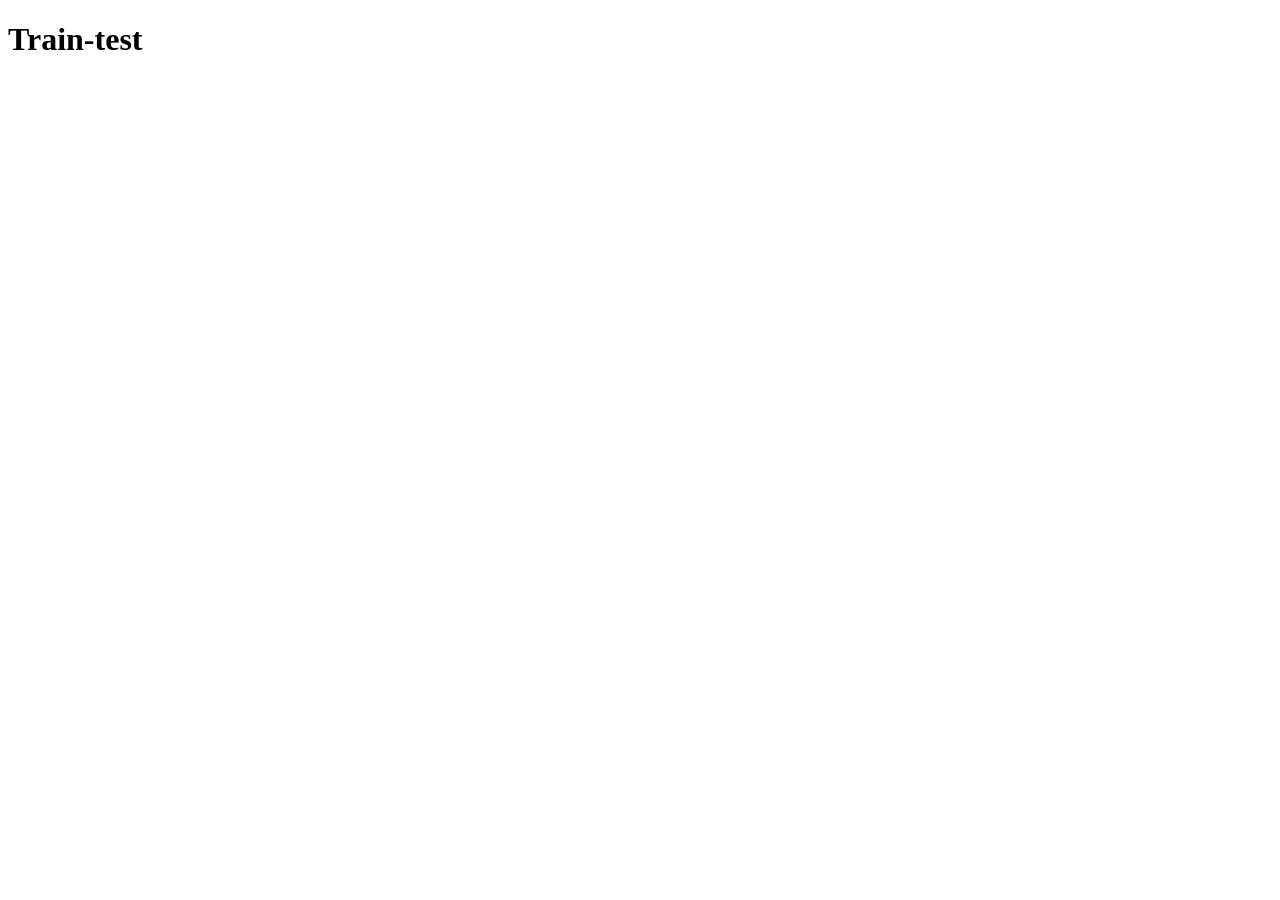
==== index.html @ 32ebb168 "site" ====
<!doctype html>
<html>
<head>
  <meta charset="utf-8">
  <title>Train-test</title>
  <link rel="stylesheet" href="style.css">
</head>
<body>
  <h1>Train-test</h1>
  <script src="inc/"></script>
</body>
</html>
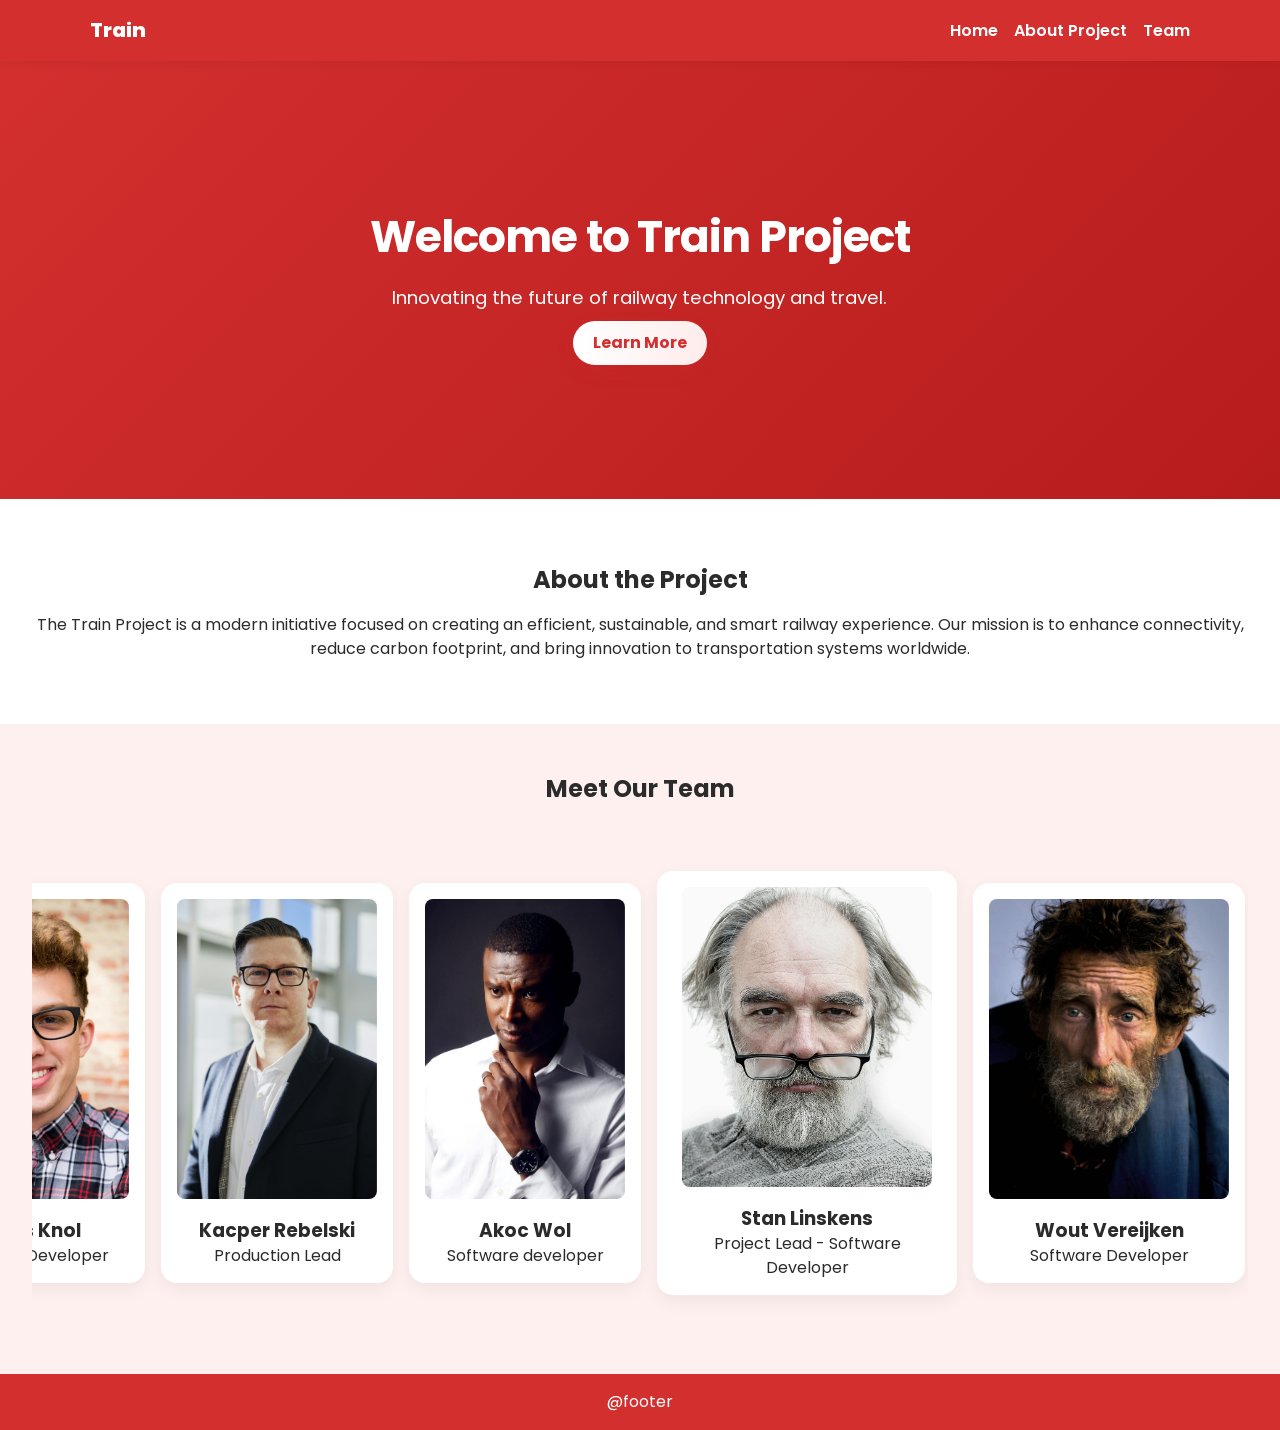
==== commit bcfc99a0: "updated site" ====
--- a/index.html
+++ b/index.html
@@ -1,12 +1,93 @@
 <!doctype html>
-<html>
+<html lang="en">
+
 <head>
   <meta charset="utf-8">
-  <title>Train-test</title>
-  <link rel="stylesheet" href="style.css">
+  <meta name="viewport" content="width=device-width, initial-scale=1">
+  <title>Train</title>
+  <!-- preload font to reduce FOUC when online -->
+  <link rel="preconnect" href="https://fonts.gstatic.com" crossorigin>
+  <link rel="stylesheet" href="inc/css/style.css">
 </head>
+
 <body>
-  <h1>Train-test</h1>
-  <script src="inc/"></script>
+  <a class="skip-link" href="#main">Skip to main content</a>
+  <!-- Header -->
+  <header>
+    <nav>
+      <div class="logo">Train</div>
+      <button class="nav-toggle" aria-controls="primary-nav" aria-expanded="false" aria-label="Toggle navigation">
+        <span class="hamburger" aria-hidden="true"></span>
+      </button>
+      <ul id="primary-nav" class="nav-links">
+        <li><a href="#hero">Home</a></li>
+        <li><a href="#about">About Project</a></li>
+        <li><a href="#team">Team</a></li>
+      </ul>
+    </nav>
+  </header>
+
+  <main id="main">
+    <!-- Hero Section -->
+    <section id="hero" class="hero reveal">
+      <div class="hero-content">
+        <h1>Welcome to Train Project</h1>
+        <p>Innovating the future of railway technology and travel.</p>
+        <a href="#about" class="btn">Learn More</a>
+      </div>
+    </section>
+
+    <!-- About Project -->
+    <section id="about" class="about reveal">
+      <h2>About the Project</h2>
+      <p>
+        The Train Project is a modern initiative focused on creating an efficient, sustainable,
+        and smart railway experience. Our mission is to enhance connectivity, reduce carbon footprint,
+        and bring innovation to transportation systems worldwide.
+      </p>
+    </section>
+
+    <!-- Team Section -->
+    <section id="team" class="team reveal">
+      <h2>Meet Our Team</h2>
+      <div class="team-container">
+        <div class="team-carousel">
+          <div class="team-member">
+            <img src="assets/image/member1.jpg" alt="Team Member 1">
+            <h3>Stan Linskens</h3>
+            <p>Project Lead - Software Developer</p>
+          </div>
+          <div class="team-member">
+            <img src="assets/image/member2.jpg" alt="Team Member 2">
+            <h3>Wout Vereijken</h3>
+            <p>Software Developer</p>
+          </div>
+          <div class="team-member">
+            <img src="assets/image/member3.jpg" alt="Team Member 3">
+            <h3>Lucas Knol</h3>
+            <p>Software Developer</p>
+          </div>
+          <div class="team-member">
+            <img src="assets/image/member4.jpg" alt="Team Member 4">
+            <h3>Kacper Rebelski</h3>
+            <p>Production Lead</p>
+          </div>
+          <div class="team-member">
+            <img src="assets/image/member5.jpg" alt="Team Member 5">
+            <h3>Akoc Wol</h3>
+            <p>Software developer</p>
+          </div>
+        </div>
+      </div>
+    </section>
+  </main>
+
+  <!-- Footer -->
+  <footer>
+    <p>@footer</p>
+  </footer>
+
+  <script src="inc/js/main.js"></script>
 </body>
-</html>+
+</html>
--- a/inc/css/style.css
+++ b/inc/css/style.css
@@ -0,0 +1,394 @@
+@import url(theme.css);
+
+* {
+    margin: 0;
+    padding: 0;
+    box-sizing: border-box;
+}
+
+:root {
+    --container-padding: 1rem 2rem;
+}
+
+body {
+    font-family: var(--font-family);
+    background-color: var(--background-color);
+    color: var(--text-color);
+    -webkit-font-smoothing: antialiased;
+    -moz-osx-font-smoothing: grayscale;
+    line-height: 1.45;
+    min-height: 100vh;
+}
+
+.skip-link {
+    position: absolute;
+    left: -9999px;
+    top: auto;
+    width: 1px;
+    height: 1px;
+    overflow: hidden;
+}
+
+.skip-link:focus {
+    left: 1rem;
+    top: 1rem;
+    width: auto;
+    height: auto;
+    background: #fff;
+    color: var(--primary-color);
+    padding: 0.5rem 1rem;
+    z-index: 9999;
+}
+
+/* Header */
+header {
+    background: var(--primary-color);
+    color: #fff;
+    padding: 1rem 0.5rem;
+    position: sticky;
+    top: 0;
+    z-index: 10;
+    box-shadow: 0 2px 8px rgba(0, 0, 0, 0.06);
+}
+
+nav {
+    display: flex;
+    align-items: center;
+    justify-content: space-between;
+    gap: 1rem;
+    max-width: 1100px;
+    margin: 0 auto;
+}
+
+.logo {
+    font-size: 1.25rem;
+    font-weight: 800;
+}
+
+.nav-links {
+    list-style: none;
+    display: flex;
+    gap: 1rem;
+    align-items: center;
+}
+
+.nav-links a {
+    color: #fff;
+    text-decoration: none;
+    font-weight: 600;
+    transition: color 0.25s ease, transform 0.2s ease;
+}
+
+.nav-links a:hover {
+    color: var(--accent-color);
+    transform: translateY(-2px);
+}
+
+.nav-toggle {
+    display: none;
+    background: transparent;
+    border: 0;
+    width: 40px;
+    height: 40px;
+    cursor: pointer;
+    align-items: center;
+    justify-content: center;
+}
+
+.nav-toggle .hamburger {
+    width: 22px;
+    height: 2px;
+    background: #fff;
+    position: relative;
+}
+
+.nav-toggle .hamburger::before,
+.nav-toggle .hamburger::after {
+    content: '';
+    position: absolute;
+    left: 0;
+    width: 22px;
+    height: 2px;
+    background: #fff;
+}
+
+.nav-toggle .hamburger::before {
+    top: -7px;
+}
+
+.nav-toggle .hamburger::after {
+    top: 7px;
+}
+
+/* Hero Section */
+.hero {
+    background: linear-gradient(135deg, var(--primary-color), var(--secondary-color));
+    color: #fff;
+    text-align: center;
+    padding: 9rem 2rem;
+    overflow: hidden;
+    /* Make hero full viewport height while keeping content centered */
+    display: flex;
+    align-items: center;
+    justify-content: center;
+}
+
+.hero-content {
+    max-width: 1000px;
+    margin: 0 auto;
+}
+
+.hero h1 {
+    font-size: 2.25rem;
+    margin-bottom: 1rem;
+    letter-spacing: -0.02em;
+}
+
+.hero p {
+    font-size: 1.05rem;
+    margin-bottom: 1.25rem;
+}
+
+.btn {
+    background: linear-gradient(90deg, #fff, #ffecec);
+    color: var(--primary-color);
+    padding: 0.65rem 1.25rem;
+    border-radius: 999px;
+    text-decoration: none;
+    font-weight: 700;
+    transition: transform 0.18s ease, box-shadow 0.18s ease;
+    box-shadow: 0 6px 18px rgba(211, 47, 47, 0.12);
+}
+
+.btn:hover {
+    transform: translateY(-4px);
+}
+
+/* Animations */
+@keyframes revealUp {
+    from {
+        opacity: 0;
+        transform: translateY(12px);
+    }
+
+    to {
+        opacity: 1;
+        transform: translateY(0);
+    }
+}
+
+@keyframes pulse {
+    0% {
+        transform: scale(1);
+    }
+
+    50% {
+        transform: scale(1.02);
+    }
+
+    100% {
+        transform: scale(1);
+    }
+}
+
+.reveal {
+    opacity: 0;
+    transform: translateY(12px);
+}
+
+.reveal.show {
+    animation: revealUp 600ms cubic-bezier(.2, .9, .2, 1) both;
+}
+
+.hero .btn {
+    animation: pulse 6s ease-in-out infinite;
+}
+
+@media (prefers-reduced-motion: reduce) {
+
+    .reveal.show,
+    .hero .btn {
+        animation: none !important;
+        transition: none !important;
+    }
+}
+
+/* About Section */
+.about {
+    padding: 4rem 1.5rem;
+    text-align: center;
+    background: #fff;
+    display: flex;
+    align-items: center;
+    flex-direction: column;
+}
+
+\n.about {
+    display: flex;
+    align-items: center;
+}
+
+.about h2 {
+    font-size: 1.5rem;
+    margin-bottom: 1rem;
+}
+
+/* Team Section */
+.team {
+    padding: 3rem 2rem;
+    background: #fff0f0;
+    text-align: center;
+    display: flex;
+    flex-direction: column;
+    justify-content: center;
+}
+
+\n.team {
+    display: flex;
+    flex-direction: column;
+    justify-content: center;
+}
+
+.team h2 {
+    font-size: 1.5rem;
+    margin-bottom: 2rem;
+}
+
+.team-container {
+    display: flex;
+    justify-content: center;
+    align-items: center;
+    gap: 1rem;
+    overflow: hidden;
+    width: 100%;
+}
+
+.team-carousel {
+    display: flex;
+    gap: 1rem;
+    padding: 2rem 0;
+    align-items: center;
+    will-change: transform;
+}
+
+.team-member {
+    background: #fff;
+    border-radius: 1rem;
+    box-shadow: 0 6px 18px rgba(0, 0, 0, 0.06);
+    min-width: 200px;
+    max-width: 300px;
+    flex: 0 0 auto;
+    padding: 1rem;
+    transition: transform 0.28s ease, box-shadow 0.28s ease;
+}
+
+.team-member img {
+    /* width: 100%; */
+    height: 300px;
+    border-radius: 0.5rem;
+    margin-bottom: 0.75rem;
+}
+
+.team-member:hover {
+    transform: translateY(-6px) scale(1.02);
+    box-shadow: 0 18px 36px rgba(0, 0, 0, 0.08);
+}
+
+/* desktop: keep CSS fallback animation, but JS will handle a better loop */
+@keyframes scrollTeam {
+    0% {
+        transform: translateX(0);
+    }
+
+    100% {
+        transform: translateX(-50%);
+    }
+}
+
+@media (min-width: 900px) {
+    .team-carousel.js-loop-fallback {
+        animation: scrollTeam 20s linear infinite;
+    }
+}
+
+/* Responsive: mobile layout */
+@media (max-width: 899px) {
+    .nav-links {
+        display: none;
+        position: absolute;
+        right: 1rem;
+        top: 60px;
+        background: rgba(255, 255, 255, 0.98);
+        color: var(--text-color);
+        flex-direction: column;
+        gap: 0;
+        padding: 0.5rem;
+        border-radius: 8px;
+        box-shadow: 0 6px 20px rgba(0, 0, 0, 0.12);
+    }
+
+    .nav-links.open {
+        display: flex;
+    }
+
+    .nav-links a {
+        color: var(--text-color);
+        padding: 0.5rem 1rem;
+        display: block;
+    }
+
+    .nav-toggle {
+        display: inline-flex;
+    }
+
+    .hero {
+        padding: 3.5rem 1rem;
+    }
+
+    .hero h1 {
+        font-size: 1.6rem;
+    }
+
+    .hero p {
+        font-size: 0.98rem;
+    }
+
+    /* Team becomes a horizontal scroll on mobile (no auto animation) */
+    .team-container {
+        overflow-x: auto;
+        padding-bottom: 1rem;
+    }
+
+    .team-carousel {
+        animation: none !important;
+        display: flex;
+    }
+
+    .team-member {
+        min-width: 80%;
+        max-width: 80%;
+    }
+}
+
+/* Larger screens spacing */
+@media (min-width: 900px) {
+    .hero h1 {
+        font-size: 2.75rem;
+    }
+
+    .hero p {
+        font-size: 1.15rem;
+    }
+
+    .nav-links {
+        display: flex;
+    }
+}
+
+/* Footer */
+footer {
+    text-align: center;
+    padding: 1rem;
+    background: var(--primary-color);
+    color: #fff;
+}
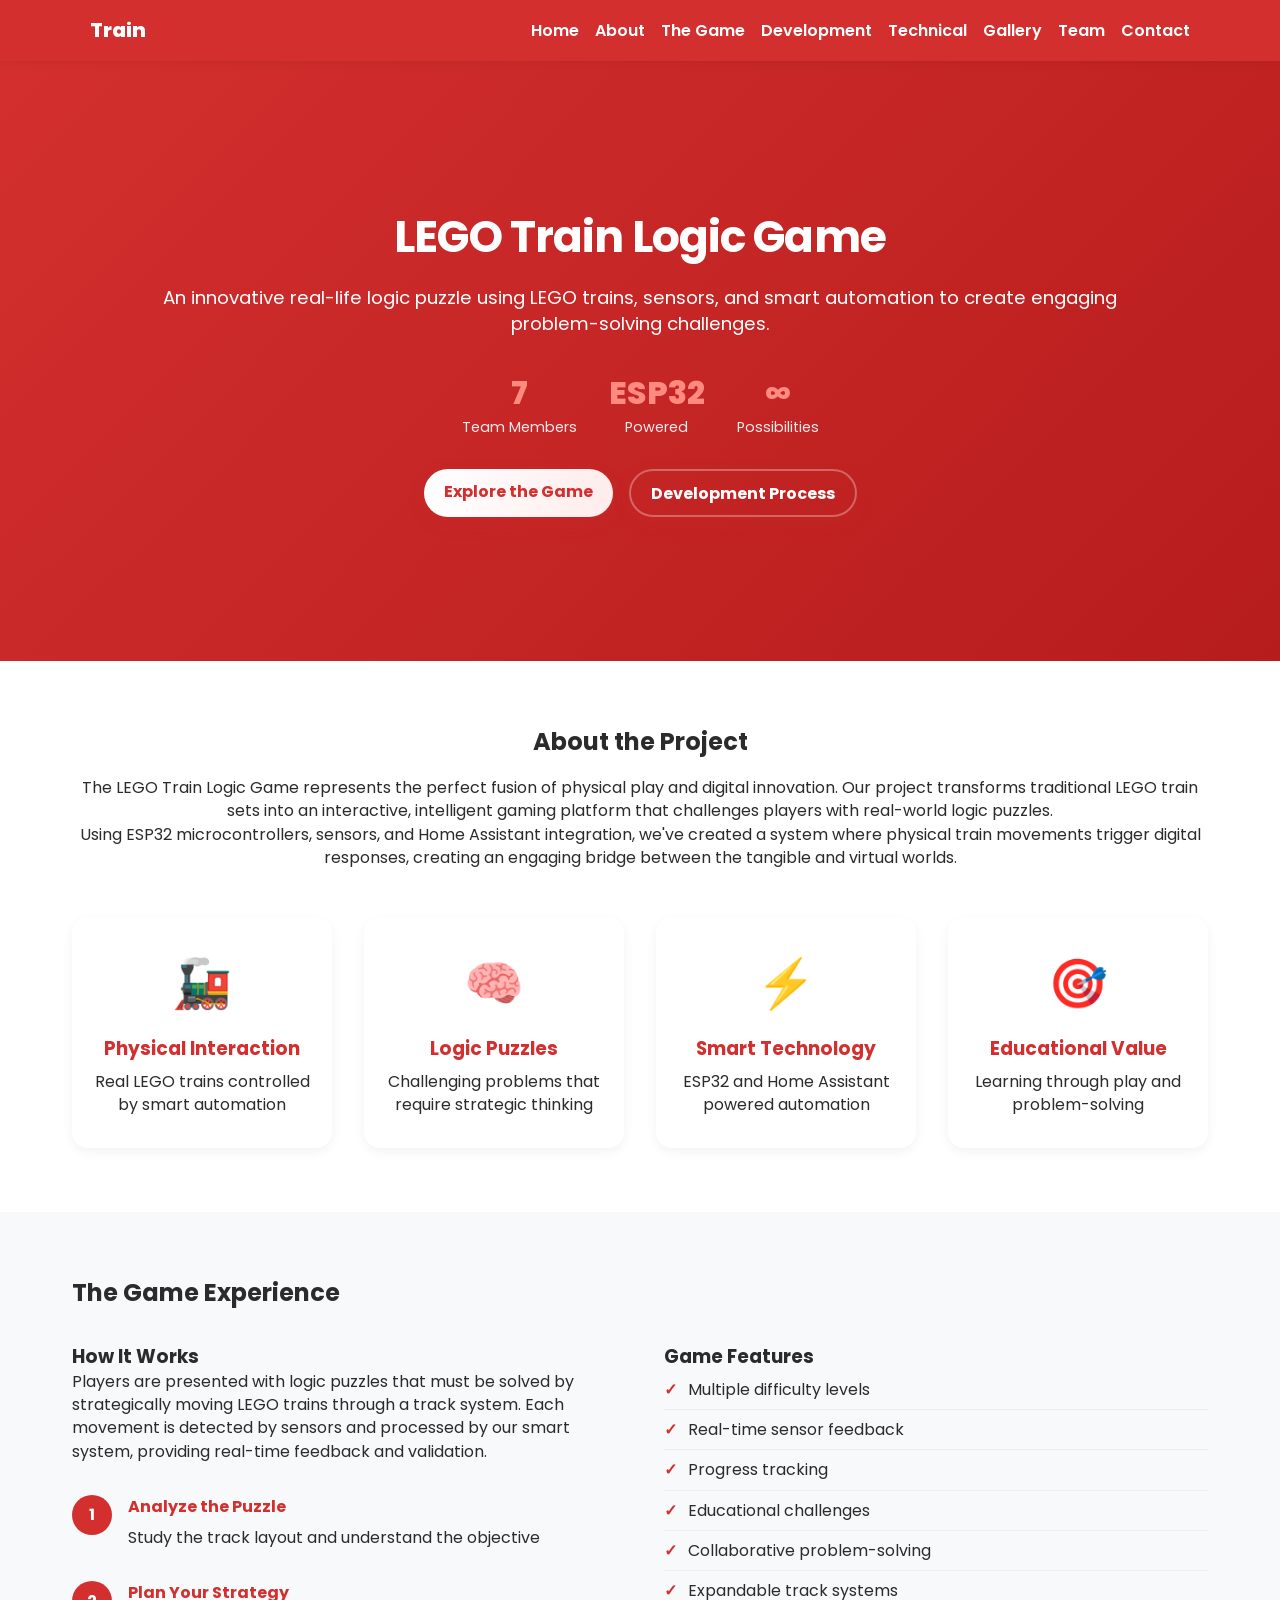
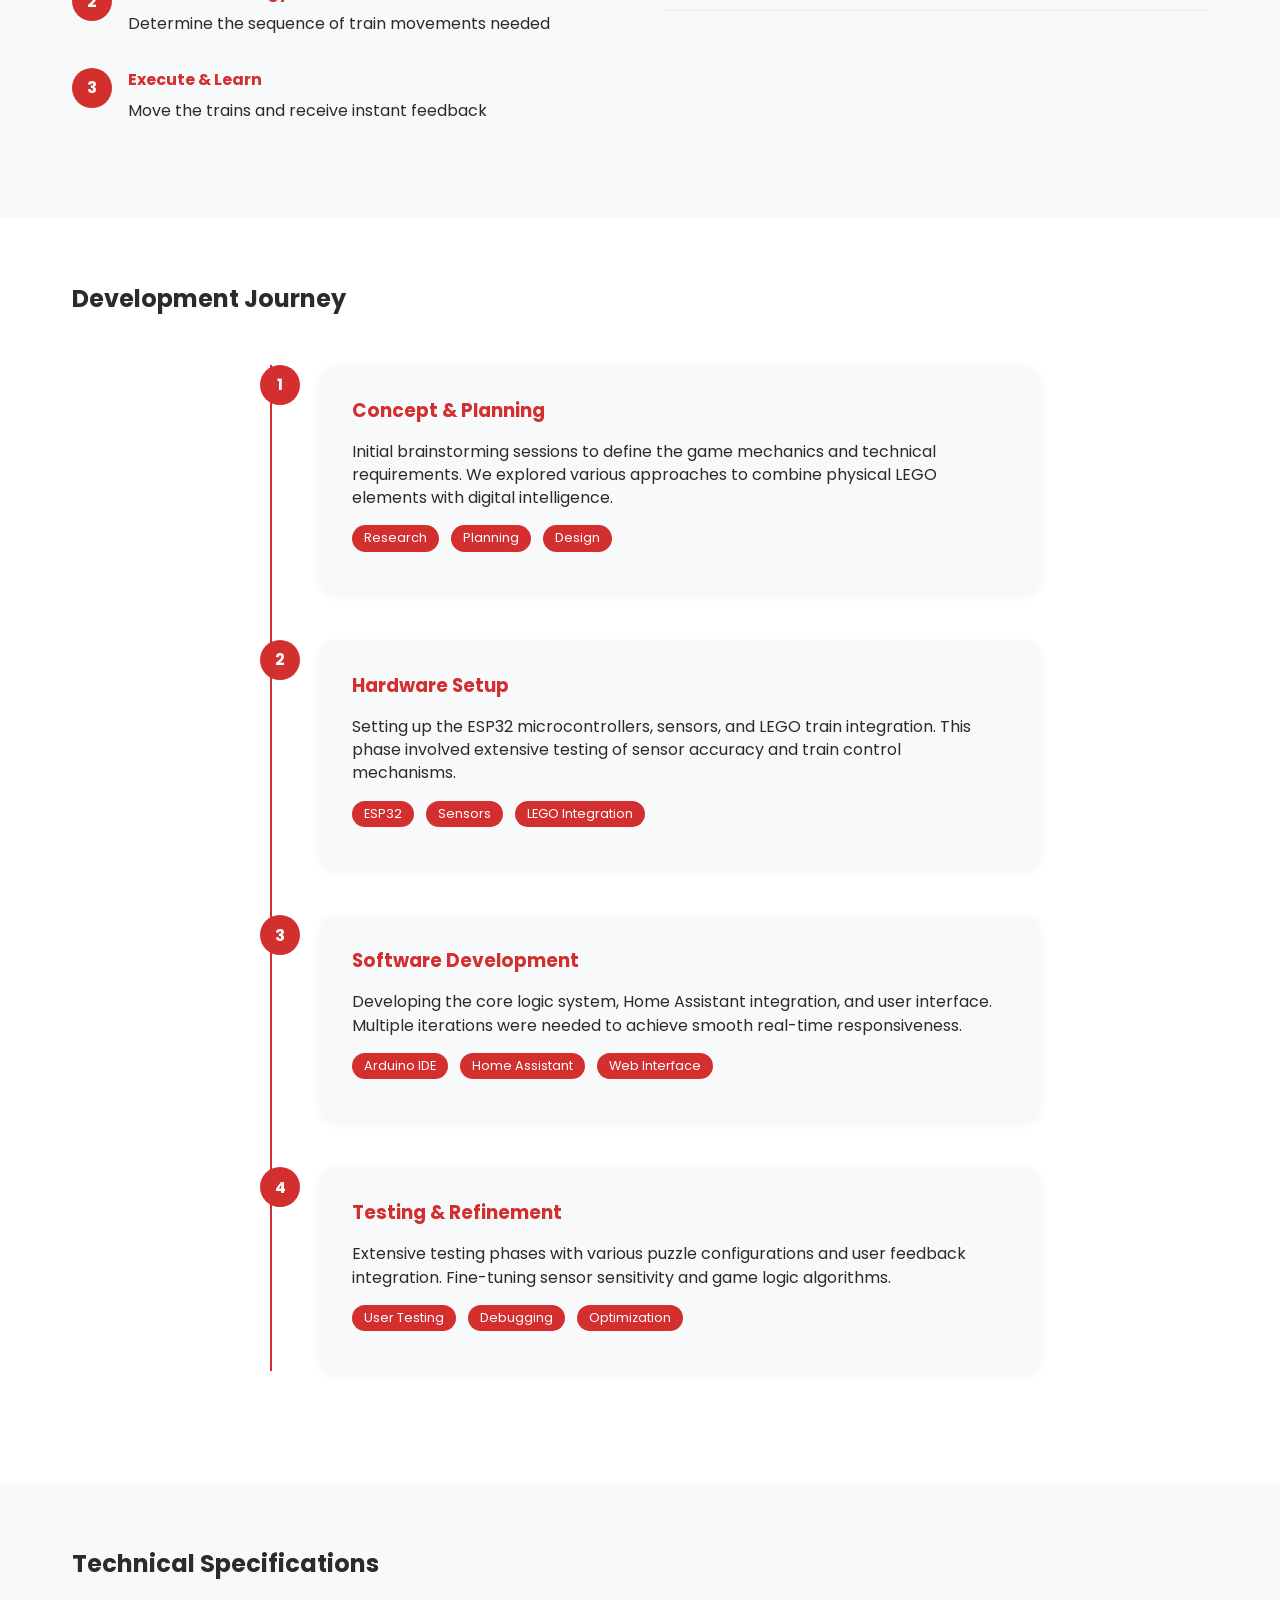
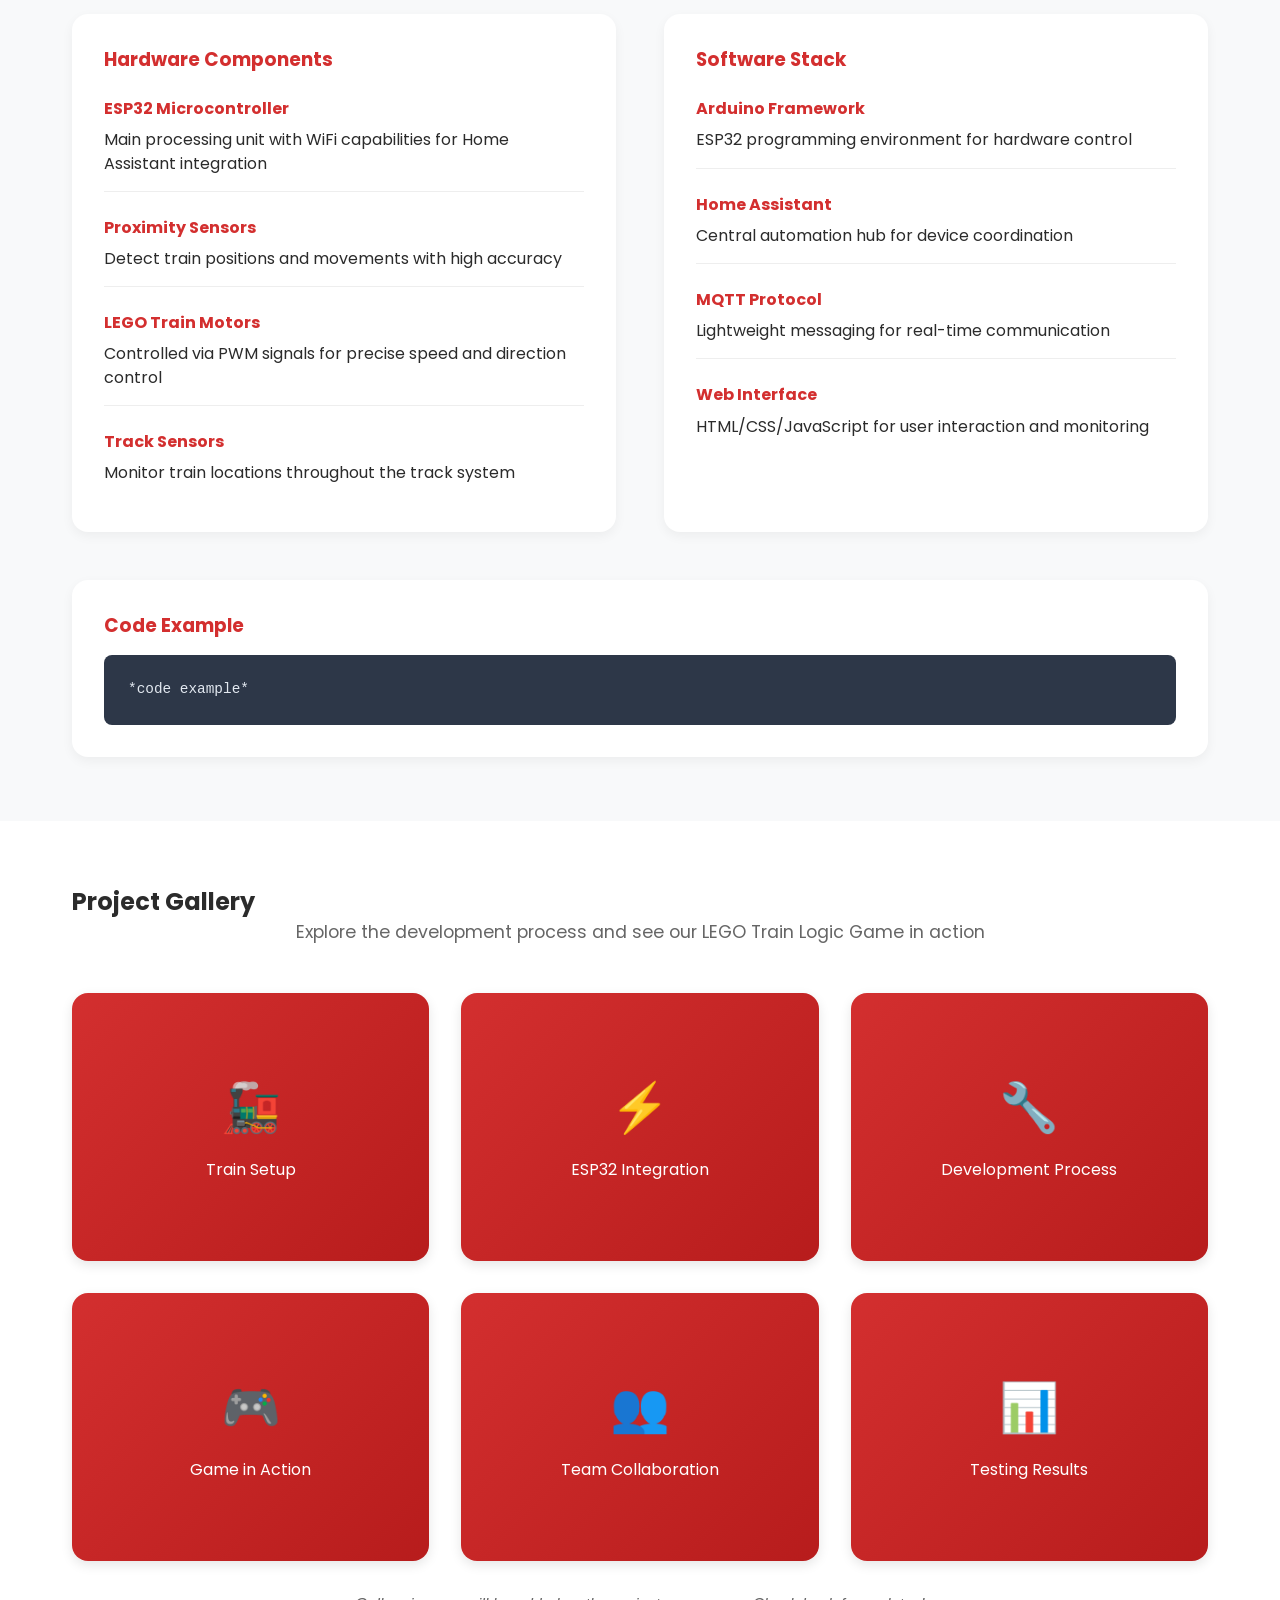
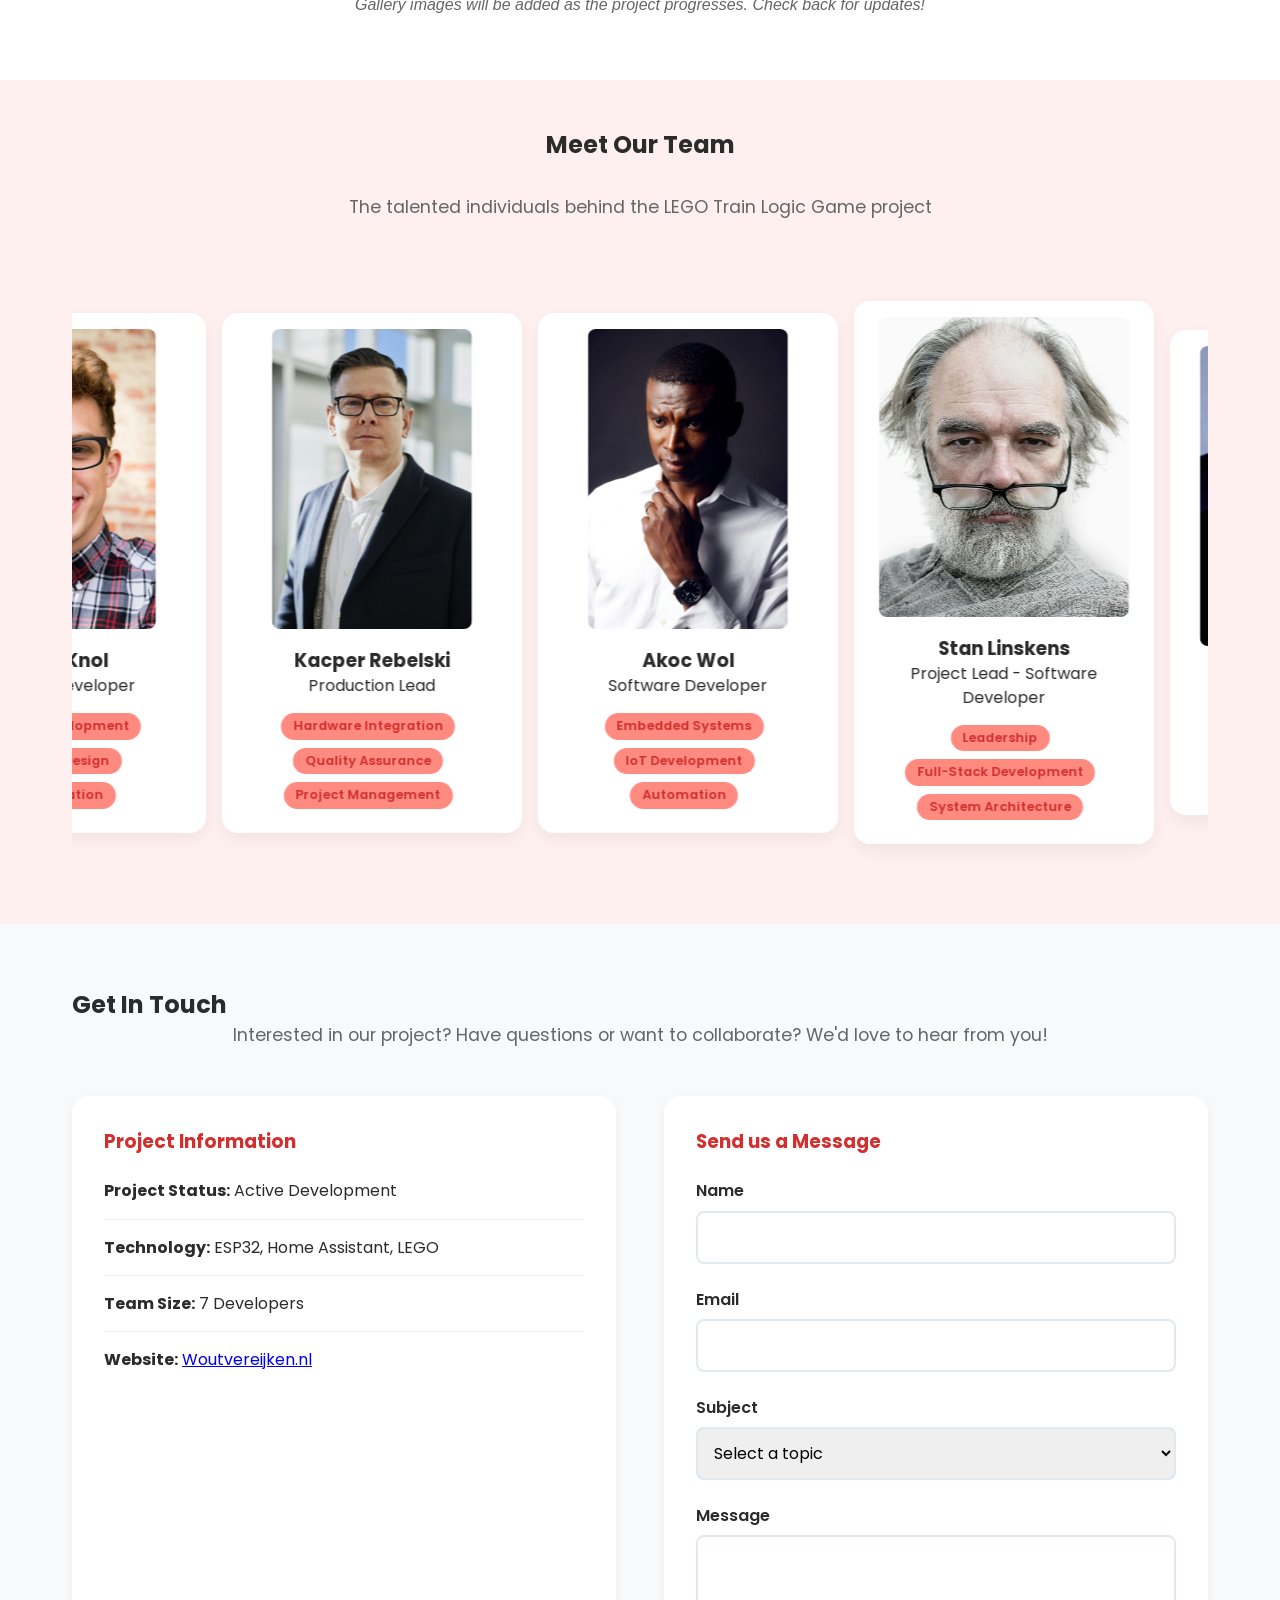
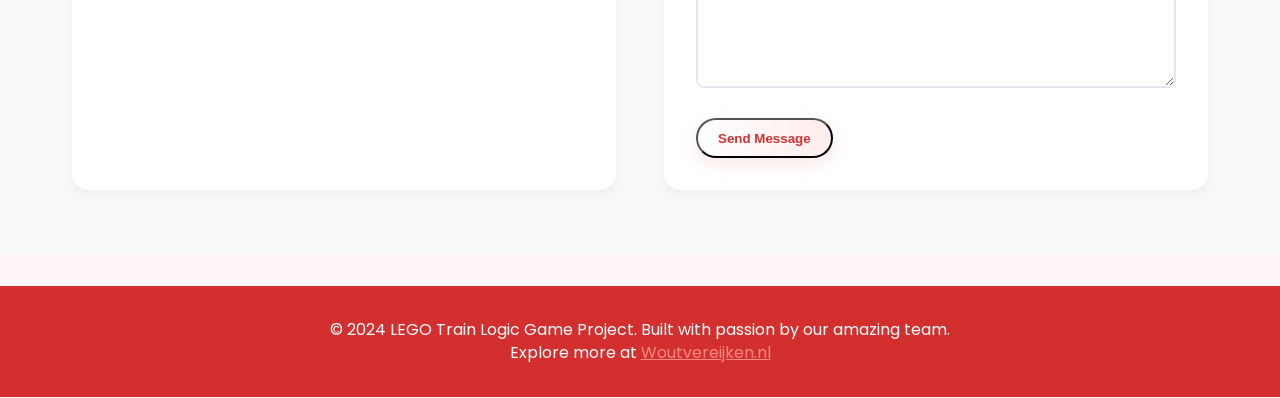
==== commit 777abfce: "Potential website direction ^" ====
--- a/index.html
+++ b/index.html
@@ -4,7 +4,9 @@
 <head>
   <meta charset="utf-8">
   <meta name="viewport" content="width=device-width, initial-scale=1">
-  <title>Train</title>
+  <title>LEGO Train Logic Game - Interactive Physical Puzzle Project</title>
+  <meta name="description" content="An innovative LEGO train logic game combining physical play with smart automation. ESP32-powered interactive puzzles that challenge problem-solving skills.">
+  <meta name="keywords" content="LEGO, train, logic game, ESP32, Home Assistant, interactive puzzle, educational game, automation">
   <!-- preload font to reduce FOUC when online -->
   <link rel="preconnect" href="https://fonts.gstatic.com" crossorigin>
   <link rel="stylesheet" href="inc/css/style.css">
@@ -21,8 +23,13 @@
       </button>
       <ul id="primary-nav" class="nav-links">
         <li><a href="#hero">Home</a></li>
-        <li><a href="#about">About Project</a></li>
+        <li><a href="#about">About</a></li>
+        <li><a href="#game">The Game</a></li>
+        <li><a href="#development">Development</a></li>
+        <li><a href="#technical">Technical</a></li>
+        <li><a href="#gallery">Gallery</a></li>
         <li><a href="#team">Team</a></li>
+        <li><a href="#contact">Contact</a></li>
       </ul>
     </nav>
   </header>
@@ -31,51 +38,407 @@
     <!-- Hero Section -->
     <section id="hero" class="hero reveal">
       <div class="hero-content">
-        <h1>Welcome to Train Project</h1>
-        <p>Innovating the future of railway technology and travel.</p>
-        <a href="#about" class="btn">Learn More</a>
+        <h1>LEGO Train Logic Game</h1>
+        <p>An innovative real-life logic puzzle using LEGO trains, sensors, and smart automation to create engaging problem-solving challenges.</p>
+        <div class="hero-stats">
+          <div class="stat">
+            <span class="stat-number">7</span>
+            <span class="stat-label">Team Members</span>
+          </div>
+          <div class="stat">
+            <span class="stat-number">ESP32</span>
+            <span class="stat-label">Powered</span>
+          </div>
+          <div class="stat">
+            <span class="stat-number">∞</span>
+            <span class="stat-label">Possibilities</span>
+          </div>
+        </div>
+        <div class="hero-buttons">
+          <a href="#game" class="btn primary">Explore the Game</a>
+          <a href="#development" class="btn secondary">Development Process</a>
+        </div>
       </div>
     </section>
 
     <!-- About Project -->
     <section id="about" class="about reveal">
-      <h2>About the Project</h2>
-      <p>
-        The Train Project is a modern initiative focused on creating an efficient, sustainable,
-        and smart railway experience. Our mission is to enhance connectivity, reduce carbon footprint,
-        and bring innovation to transportation systems worldwide.
-      </p>
+      <div class="container">
+        <h2>About the Project</h2>
+        <div class="about-content">
+          <div class="about-text">
+            <p>
+              The LEGO Train Logic Game represents the perfect fusion of physical play and digital innovation. 
+              Our project transforms traditional LEGO train sets into an interactive, intelligent gaming platform 
+              that challenges players with real-world logic puzzles.
+            </p>
+            <p>
+              Using ESP32 microcontrollers, sensors, and Home Assistant integration, we've created a system 
+              where physical train movements trigger digital responses, creating an engaging bridge between 
+              the tangible and virtual worlds.
+            </p>
+            <div class="features-grid">
+              <div class="feature">
+                <div class="feature-icon">🚂</div>
+                <h3>Physical Interaction</h3>
+                <p>Real LEGO trains controlled by smart automation</p>
+              </div>
+              <div class="feature">
+                <div class="feature-icon">🧠</div>
+                <h3>Logic Puzzles</h3>
+                <p>Challenging problems that require strategic thinking</p>
+              </div>
+              <div class="feature">
+                <div class="feature-icon">⚡</div>
+                <h3>Smart Technology</h3>
+                <p>ESP32 and Home Assistant powered automation</p>
+              </div>
+              <div class="feature">
+                <div class="feature-icon">🎯</div>
+                <h3>Educational Value</h3>
+                <p>Learning through play and problem-solving</p>
+              </div>
+            </div>
+          </div>
+        </div>
+      </div>
+    </section>
+
+    <!-- Game Overview Section -->
+    <section id="game" class="game-section reveal">
+      <div class="container">
+        <h2>The Game Experience</h2>
+        <div class="game-content">
+          <div class="game-description">
+            <h3>How It Works</h3>
+            <p>
+              Players are presented with logic puzzles that must be solved by strategically moving LEGO trains 
+              through a track system. Each movement is detected by sensors and processed by our smart system, 
+              providing real-time feedback and validation.
+            </p>
+            
+            <div class="game-steps">
+              <div class="step">
+                <div class="step-number">1</div>
+                <div class="step-content">
+                  <h4>Analyze the Puzzle</h4>
+                  <p>Study the track layout and understand the objective</p>
+                </div>
+              </div>
+              <div class="step">
+                <div class="step-number">2</div>
+                <div class="step-content">
+                  <h4>Plan Your Strategy</h4>
+                  <p>Determine the sequence of train movements needed</p>
+                </div>
+              </div>
+              <div class="step">
+                <div class="step-number">3</div>
+                <div class="step-content">
+                  <h4>Execute & Learn</h4>
+                  <p>Move the trains and receive instant feedback</p>
+                </div>
+              </div>
+            </div>
+          </div>
+          
+          <div class="game-features">
+            <h3>Game Features</h3>
+            <ul class="feature-list">
+              <li>Multiple difficulty levels</li>
+              <li>Real-time sensor feedback</li>
+              <li>Progress tracking</li>
+              <li>Educational challenges</li>
+              <li>Collaborative problem-solving</li>
+              <li>Expandable track systems</li>
+            </ul>
+          </div>
+        </div>
+      </div>
+    </section>
+
+    <!-- Development Process Section -->
+    <section id="development" class="development-section reveal">
+      <div class="container">
+        <h2>Development Journey</h2>
+        <div class="timeline">
+          <div class="timeline-item">
+            <div class="timeline-marker">1</div>
+            <div class="timeline-content">
+              <h3>Concept & Planning</h3>
+              <p>Initial brainstorming sessions to define the game mechanics and technical requirements. We explored various approaches to combine physical LEGO elements with digital intelligence.</p>
+              <div class="timeline-tech">
+                <span class="tech-tag">Research</span>
+                <span class="tech-tag">Planning</span>
+                <span class="tech-tag">Design</span>
+              </div>
+            </div>
+          </div>
+          
+          <div class="timeline-item">
+            <div class="timeline-marker">2</div>
+            <div class="timeline-content">
+              <h3>Hardware Setup</h3>
+              <p>Setting up the ESP32 microcontrollers, sensors, and LEGO train integration. This phase involved extensive testing of sensor accuracy and train control mechanisms.</p>
+              <div class="timeline-tech">
+                <span class="tech-tag">ESP32</span>
+                <span class="tech-tag">Sensors</span>
+                <span class="tech-tag">LEGO Integration</span>
+              </div>
+            </div>
+          </div>
+          
+          <div class="timeline-item">
+            <div class="timeline-marker">3</div>
+            <div class="timeline-content">
+              <h3>Software Development</h3>
+              <p>Developing the core logic system, Home Assistant integration, and user interface. Multiple iterations were needed to achieve smooth real-time responsiveness.</p>
+              <div class="timeline-tech">
+                <span class="tech-tag">Arduino IDE</span>
+                <span class="tech-tag">Home Assistant</span>
+                <span class="tech-tag">Web Interface</span>
+              </div>
+            </div>
+          </div>
+          
+          <div class="timeline-item">
+            <div class="timeline-marker">4</div>
+            <div class="timeline-content">
+              <h3>Testing & Refinement</h3>
+              <p>Extensive testing phases with various puzzle configurations and user feedback integration. Fine-tuning sensor sensitivity and game logic algorithms.</p>
+              <div class="timeline-tech">
+                <span class="tech-tag">User Testing</span>
+                <span class="tech-tag">Debugging</span>
+                <span class="tech-tag">Optimization</span>
+              </div>
+            </div>
+          </div>
+        </div>
+      </div>
+    </section>
+
+    <!-- Technical Specifications Section -->
+    <section id="technical" class="technical-section reveal">
+      <div class="container">
+        <h2>Technical Specifications</h2>
+        <div class="tech-grid">
+          <div class="tech-category">
+            <h3>Hardware Components</h3>
+            <div class="tech-list">
+              <div class="tech-item">
+                <strong>ESP32 Microcontroller</strong>
+                <p>Main processing unit with WiFi capabilities for Home Assistant integration</p>
+              </div>
+              <div class="tech-item">
+                <strong>Proximity Sensors</strong>
+                <p>Detect train positions and movements with high accuracy</p>
+              </div>
+              <div class="tech-item">
+                <strong>LEGO Train Motors</strong>
+                <p>Controlled via PWM signals for precise speed and direction control</p>
+              </div>
+              <div class="tech-item">
+                <strong>Track Sensors</strong>
+                <p>Monitor train locations throughout the track system</p>
+              </div>
+            </div>
+          </div>
+          
+          <div class="tech-category">
+            <h3>Software Stack</h3>
+            <div class="tech-list">
+              <div class="tech-item">
+                <strong>Arduino Framework</strong>
+                <p>ESP32 programming environment for hardware control</p>
+              </div>
+              <div class="tech-item">
+                <strong>Home Assistant</strong>
+                <p>Central automation hub for device coordination</p>
+              </div>
+              <div class="tech-item">
+                <strong>MQTT Protocol</strong>
+                <p>Lightweight messaging for real-time communication</p>
+              </div>
+              <div class="tech-item">
+                <strong>Web Interface</strong>
+                <p>HTML/CSS/JavaScript for user interaction and monitoring</p>
+              </div>
+            </div>
+          </div>
+        </div>
+        
+        <div class="code-showcase">
+          <h3>Code Example</h3>
+          <div class="code-block">
+            <pre><code>*code example*</code></pre>
+          </div>
+        </div>
+      </div>
+    </section>
+
+    <!-- Gallery Section -->
+    <section id="gallery" class="gallery-section reveal">
+      <div class="container">
+        <h2>Project Gallery</h2>
+        <p class="gallery-intro">Explore the development process and see our LEGO Train Logic Game in action</p>
+        
+        <div class="gallery-grid">
+          <div class="gallery-item">
+            <div class="gallery-placeholder">
+              <div class="placeholder-icon">🚂</div>
+              <p>Train Setup</p>
+            </div>
+          </div>
+          <div class="gallery-item">
+            <div class="gallery-placeholder">
+              <div class="placeholder-icon">⚡</div>
+              <p>ESP32 Integration</p>
+            </div>
+          </div>
+          <div class="gallery-item">
+            <div class="gallery-placeholder">
+              <div class="placeholder-icon">🔧</div>
+              <p>Development Process</p>
+            </div>
+          </div>
+          <div class="gallery-item">
+            <div class="gallery-placeholder">
+              <div class="placeholder-icon">🎮</div>
+              <p>Game in Action</p>
+            </div>
+          </div>
+          <div class="gallery-item">
+            <div class="gallery-placeholder">
+              <div class="placeholder-icon">👥</div>
+              <p>Team Collaboration</p>
+            </div>
+          </div>
+          <div class="gallery-item">
+            <div class="gallery-placeholder">
+              <div class="placeholder-icon">📊</div>
+              <p>Testing Results</p>
+            </div>
+          </div>
+        </div>
+        
+        <div class="gallery-note">
+          <p><em>Gallery images will be added as the project progresses. Check back for updates!</em></p>
+        </div>
+      </div>
     </section>
 
     <!-- Team Section -->
     <section id="team" class="team reveal">
-      <h2>Meet Our Team</h2>
-      <div class="team-container">
-        <div class="team-carousel">
-          <div class="team-member">
-            <img src="assets/image/member1.jpg" alt="Team Member 1">
-            <h3>Stan Linskens</h3>
-            <p>Project Lead - Software Developer</p>
-          </div>
-          <div class="team-member">
-            <img src="assets/image/member2.jpg" alt="Team Member 2">
-            <h3>Wout Vereijken</h3>
-            <p>Software Developer</p>
-          </div>
-          <div class="team-member">
-            <img src="assets/image/member3.jpg" alt="Team Member 3">
-            <h3>Lucas Knol</h3>
-            <p>Software Developer</p>
-          </div>
-          <div class="team-member">
-            <img src="assets/image/member4.jpg" alt="Team Member 4">
-            <h3>Kacper Rebelski</h3>
-            <p>Production Lead</p>
-          </div>
-          <div class="team-member">
-            <img src="assets/image/member5.jpg" alt="Team Member 5">
-            <h3>Akoc Wol</h3>
-            <p>Software developer</p>
+      <div class="container">
+        <h2>Meet Our Team</h2>
+        <p class="team-intro">The talented individuals behind the LEGO Train Logic Game project</p>
+        <div class="team-container">
+          <div class="team-carousel">
+            <div class="team-member">
+              <img src="assets/image/member1.jpg" alt="Stan Linskens">
+              <h3>Stan Linskens</h3>
+              <p>Project Lead - Software Developer</p>
+              <div class="member-skills">
+                <span class="skill">Leadership</span>
+                <span class="skill">Full-Stack Development</span>
+                <span class="skill">System Architecture</span>
+              </div>
+            </div>
+            <div class="team-member">
+              <img src="assets/image/member2.jpg" alt="Wout Vereijken">
+              <h3>Wout Vereijken</h3>
+              <p>Software Developer</p>
+              <div class="member-skills">
+                <span class="skill">Web Development</span>
+                <span class="skill">UI/UX Design</span>
+                <span class="skill">Frontend</span>
+              </div>
+            </div>
+            <div class="team-member">
+              <img src="assets/image/member3.jpg" alt="Lucas Knol">
+              <h3>Lucas Knol</h3>
+              <p>Software Developer</p>
+              <div class="member-skills">
+                <span class="skill">Backend Development</span>
+                <span class="skill">Database Design</span>
+                <span class="skill">API Integration</span>
+              </div>
+            </div>
+            <div class="team-member">
+              <img src="assets/image/member4.jpg" alt="Kacper Rebelski">
+              <h3>Kacper Rebelski</h3>
+              <p>Production Lead</p>
+              <div class="member-skills">
+                <span class="skill">Hardware Integration</span>
+                <span class="skill">Quality Assurance</span>
+                <span class="skill">Project Management</span>
+              </div>
+            </div>
+            <div class="team-member">
+              <img src="assets/image/member5.jpg" alt="Akoc Wol">
+              <h3>Akoc Wol</h3>
+              <p>Software Developer</p>
+              <div class="member-skills">
+                <span class="skill">Embedded Systems</span>
+                <span class="skill">IoT Development</span>
+                <span class="skill">Automation</span>
+              </div>
+            </div>
+          </div>
+        </div>
+      </div>
+    </section>
+
+    <!-- Contact Section -->
+    <section id="contact" class="contact-section reveal">
+      <div class="container">
+        <h2>Get In Touch</h2>
+        <p class="contact-intro">Interested in our project? Have questions or want to collaborate? We'd love to hear from you!</p>
+        
+        <div class="contact-content">
+          <div class="contact-info">
+            <h3>Project Information</h3>
+            <div class="contact-item">
+              <strong>Project Status:</strong> Active Development
+            </div>
+            <div class="contact-item">
+              <strong>Technology:</strong> ESP32, Home Assistant, LEGO
+            </div>
+            <div class="contact-item">
+              <strong>Team Size:</strong> 7 Developers
+            </div>
+            <div class="contact-item">
+              <strong>Website:</strong> <a href="http://Woutvereijken.nl" target="_blank">Woutvereijken.nl</a>
+            </div>
+          </div>
+          
+          <div class="contact-form">
+            <h3>Send us a Message</h3>
+            <form class="contact-form-element">
+              <div class="form-group">
+                <label for="name">Name</label>
+                <input type="text" id="name" name="name" required>
+              </div>
+              <div class="form-group">
+                <label for="email">Email</label>
+                <input type="email" id="email" name="email" required>
+              </div>
+              <div class="form-group">
+                <label for="subject">Subject</label>
+                <select id="subject" name="subject" required>
+                  <option value="">Select a topic</option>
+                  <option value="collaboration">Collaboration Opportunity</option>
+                  <option value="technical">Technical Question</option>
+                  <option value="general">General Inquiry</option>
+                  <option value="feedback">Project Feedback</option>
+                </select>
+              </div>
+              <div class="form-group">
+                <label for="message">Message</label>
+                <textarea id="message" name="message" rows="5" required></textarea>
+              </div>
+              <button type="submit" class="btn primary">Send Message</button>
+            </form>
           </div>
         </div>
       </div>
@@ -84,7 +447,10 @@
 
   <!-- Footer -->
   <footer>
-    <p>@footer</p>
+    <div class="container">
+      <p>&copy; 2024 LEGO Train Logic Game Project. Built with passion by our amazing team.</p>
+      <p>Explore more at <a href="http://Woutvereijken.nl" target="_blank" style="color: var(--accent-color);">Woutvereijken.nl</a></p>
+    </div>
   </footer>
 
   <script src="inc/js/main.js"></script>
--- a/inc/css/style.css
+++ b/inc/css/style.css
@@ -385,10 +385,514 @@
     }
 }
 
+/* New Section Styles */
+
+/* Container */
+.container {
+    max-width: 1200px;
+    margin: 0 auto;
+    padding: 0 2rem;
+}
+
+/* Hero Stats */
+.hero-stats {
+    display: flex;
+    justify-content: center;
+    gap: 2rem;
+    margin: 2rem 0;
+}
+
+.stat {
+    text-align: center;
+}
+
+.stat-number {
+    display: block;
+    font-size: 2rem;
+    font-weight: 800;
+    color: var(--accent-color);
+}
+
+.stat-label {
+    display: block;
+    font-size: 0.9rem;
+    opacity: 0.9;
+}
+
+/* Hero Buttons */
+.hero-buttons {
+    display: flex;
+    gap: 1rem;
+    justify-content: center;
+    flex-wrap: wrap;
+}
+
+.btn.secondary {
+    background: transparent;
+    color: #fff;
+    border: 2px solid rgba(255, 255, 255, 0.3);
+}
+
+.btn.secondary:hover {
+    background: rgba(255, 255, 255, 0.1);
+    border-color: rgba(255, 255, 255, 0.5);
+}
+
+/* Features Grid */
+.features-grid {
+    display: grid;
+    grid-template-columns: repeat(auto-fit, minmax(250px, 1fr));
+    gap: 2rem;
+    margin-top: 3rem;
+}
+
+.feature {
+    text-align: center;
+    padding: 2rem 1rem;
+    background: #fff;
+    border-radius: 1rem;
+    box-shadow: 0 4px 12px rgba(0, 0, 0, 0.05);
+    transition: transform 0.3s ease, box-shadow 0.3s ease;
+}
+
+.feature:hover {
+    transform: translateY(-5px);
+    box-shadow: 0 8px 25px rgba(0, 0, 0, 0.1);
+}
+
+.feature-icon {
+    font-size: 3rem;
+    margin-bottom: 1rem;
+}
+
+.feature h3 {
+    margin-bottom: 0.5rem;
+    color: var(--primary-color);
+}
+
+/* Game Section */
+.game-section {
+    padding: 4rem 0;
+    background: #f8f9fa;
+}
+
+.game-content {
+    display: grid;
+    grid-template-columns: 1fr 1fr;
+    gap: 3rem;
+    margin-top: 2rem;
+}
+
+.game-steps {
+    margin-top: 2rem;
+}
+
+.step {
+    display: flex;
+    align-items: flex-start;
+    gap: 1rem;
+    margin-bottom: 2rem;
+}
+
+.step-number {
+    background: var(--primary-color);
+    color: white;
+    width: 40px;
+    height: 40px;
+    border-radius: 50%;
+    display: flex;
+    align-items: center;
+    justify-content: center;
+    font-weight: bold;
+    flex-shrink: 0;
+}
+
+.step-content h4 {
+    margin-bottom: 0.5rem;
+    color: var(--primary-color);
+}
+
+.feature-list {
+    list-style: none;
+    padding: 0;
+}
+
+.feature-list li {
+    padding: 0.5rem 0;
+    border-bottom: 1px solid #eee;
+    position: relative;
+    padding-left: 1.5rem;
+}
+
+.feature-list li:before {
+    content: "✓";
+    color: var(--primary-color);
+    font-weight: bold;
+    position: absolute;
+    left: 0;
+}
+
+/* Development Timeline */
+.development-section {
+    padding: 4rem 0;
+    background: #fff;
+}
+
+.timeline {
+    position: relative;
+    max-width: 800px;
+    margin: 3rem auto 0;
+}
+
+.timeline::before {
+    content: '';
+    position: absolute;
+    left: 30px;
+    top: 0;
+    bottom: 0;
+    width: 2px;
+    background: var(--primary-color);
+}
+
+.timeline-item {
+    position: relative;
+    margin-bottom: 3rem;
+    padding-left: 80px;
+}
+
+.timeline-marker {
+    position: absolute;
+    left: 20px;
+    top: 0;
+    width: 40px;
+    height: 40px;
+    background: var(--primary-color);
+    color: white;
+    border-radius: 50%;
+    display: flex;
+    align-items: center;
+    justify-content: center;
+    font-weight: bold;
+    z-index: 1;
+}
+
+.timeline-content {
+    background: #f8f9fa;
+    padding: 2rem;
+    border-radius: 1rem;
+    box-shadow: 0 4px 12px rgba(0, 0, 0, 0.05);
+}
+
+.timeline-content h3 {
+    color: var(--primary-color);
+    margin-bottom: 1rem;
+}
+
+.timeline-tech {
+    margin-top: 1rem;
+}
+
+.tech-tag {
+    display: inline-block;
+    background: var(--primary-color);
+    color: white;
+    padding: 0.25rem 0.75rem;
+    border-radius: 1rem;
+    font-size: 0.8rem;
+    margin-right: 0.5rem;
+    margin-bottom: 0.5rem;
+}
+
+/* Technical Section */
+.technical-section {
+    padding: 4rem 0;
+    background: #f8f9fa;
+}
+
+.tech-grid {
+    display: grid;
+    grid-template-columns: 1fr 1fr;
+    gap: 3rem;
+    margin-top: 2rem;
+}
+
+.tech-category {
+    background: #fff;
+    padding: 2rem;
+    border-radius: 1rem;
+    box-shadow: 0 4px 12px rgba(0, 0, 0, 0.05);
+}
+
+.tech-category h3 {
+    color: var(--primary-color);
+    margin-bottom: 1.5rem;
+}
+
+.tech-item {
+    margin-bottom: 1.5rem;
+    padding-bottom: 1rem;
+    border-bottom: 1px solid #eee;
+}
+
+.tech-item:last-child {
+    border-bottom: none;
+    margin-bottom: 0;
+}
+
+.tech-item strong {
+    color: var(--primary-color);
+    display: block;
+    margin-bottom: 0.5rem;
+}
+
+.code-showcase {
+    margin-top: 3rem;
+    background: #fff;
+    padding: 2rem;
+    border-radius: 1rem;
+    box-shadow: 0 4px 12px rgba(0, 0, 0, 0.05);
+}
+
+.code-showcase h3 {
+    color: var(--primary-color);
+    margin-bottom: 1rem;
+}
+
+.code-block {
+    background: #2d3748;
+    color: #e2e8f0;
+    padding: 1.5rem;
+    border-radius: 0.5rem;
+    overflow-x: auto;
+}
+
+.code-block pre {
+    margin: 0;
+    font-family: 'Courier New', monospace;
+    font-size: 0.9rem;
+    line-height: 1.5;
+}
+
+/* Gallery Section */
+.gallery-section {
+    padding: 4rem 0;
+    background: #fff;
+}
+
+.gallery-intro {
+    text-align: center;
+    margin-bottom: 3rem;
+    font-size: 1.1rem;
+    color: #666;
+}
+
+.gallery-grid {
+    display: grid;
+    grid-template-columns: repeat(auto-fit, minmax(300px, 1fr));
+    gap: 2rem;
+    margin-bottom: 2rem;
+}
+
+.gallery-item {
+    aspect-ratio: 4/3;
+    border-radius: 1rem;
+    overflow: hidden;
+    box-shadow: 0 4px 12px rgba(0, 0, 0, 0.1);
+    transition: transform 0.3s ease;
+}
+
+.gallery-item:hover {
+    transform: scale(1.02);
+}
+
+.gallery-placeholder {
+    width: 100%;
+    height: 100%;
+    background: linear-gradient(135deg, var(--primary-color), var(--secondary-color));
+    display: flex;
+    flex-direction: column;
+    align-items: center;
+    justify-content: center;
+    color: white;
+}
+
+.placeholder-icon {
+    font-size: 3rem;
+    margin-bottom: 1rem;
+}
+
+.gallery-note {
+    text-align: center;
+    margin-top: 2rem;
+    color: #666;
+    font-style: italic;
+}
+
+/* Enhanced Team Section */
+.team-intro {
+    text-align: center;
+    margin-bottom: 3rem;
+    font-size: 1.1rem;
+    color: #666;
+}
+
+.member-skills {
+    margin-top: 1rem;
+}
+
+.skill {
+    display: inline-block;
+    background: var(--accent-color);
+    color: var(--primary-color);
+    padding: 0.25rem 0.75rem;
+    border-radius: 1rem;
+    font-size: 0.8rem;
+    margin-right: 0.5rem;
+    margin-bottom: 0.5rem;
+    font-weight: 600;
+}
+
+/* Contact Section */
+.contact-section {
+    padding: 4rem 0;
+    background: #f8f9fa;
+}
+
+.contact-intro {
+    text-align: center;
+    margin-bottom: 3rem;
+    font-size: 1.1rem;
+    color: #666;
+}
+
+.contact-content {
+    display: grid;
+    grid-template-columns: 1fr 1fr;
+    gap: 3rem;
+    margin-top: 2rem;
+}
+
+.contact-info {
+    background: #fff;
+    padding: 2rem;
+    border-radius: 1rem;
+    box-shadow: 0 4px 12px rgba(0, 0, 0, 0.05);
+}
+
+.contact-info h3 {
+    color: var(--primary-color);
+    margin-bottom: 1.5rem;
+}
+
+.contact-item {
+    margin-bottom: 1rem;
+    padding-bottom: 1rem;
+    border-bottom: 1px solid #eee;
+}
+
+.contact-item:last-child {
+    border-bottom: none;
+    margin-bottom: 0;
+}
+
+.contact-form {
+    background: #fff;
+    padding: 2rem;
+    border-radius: 1rem;
+    box-shadow: 0 4px 12px rgba(0, 0, 0, 0.05);
+}
+
+.contact-form h3 {
+    color: var(--primary-color);
+    margin-bottom: 1.5rem;
+}
+
+.form-group {
+    margin-bottom: 1.5rem;
+}
+
+.form-group label {
+    display: block;
+    margin-bottom: 0.5rem;
+    font-weight: 600;
+    color: var(--text-color);
+}
+
+.form-group input,
+.form-group select,
+.form-group textarea {
+    width: 100%;
+    padding: 0.75rem;
+    border: 2px solid #e2e8f0;
+    border-radius: 0.5rem;
+    font-family: inherit;
+    font-size: 1rem;
+    transition: border-color 0.3s ease;
+}
+
+.form-group input:focus,
+.form-group select:focus,
+.form-group textarea:focus {
+    outline: none;
+    border-color: var(--primary-color);
+}
+
+.form-group textarea {
+    resize: vertical;
+    min-height: 120px;
+}
+
+/* Responsive Design Updates */
+@media (max-width: 899px) {
+    .hero-stats {
+        gap: 1rem;
+    }
+    
+    .stat-number {
+        font-size: 1.5rem;
+    }
+    
+    .hero-buttons {
+        flex-direction: column;
+        align-items: center;
+    }
+    
+    .game-content,
+    .tech-grid,
+    .contact-content {
+        grid-template-columns: 1fr;
+        gap: 2rem;
+    }
+    
+    .timeline {
+        margin-left: 1rem;
+    }
+    
+    .timeline::before {
+        left: 15px;
+    }
+    
+    .timeline-marker {
+        left: 5px;
+        width: 30px;
+        height: 30px;
+        font-size: 0.9rem;
+    }
+    
+    .timeline-item {
+        padding-left: 60px;
+    }
+    
+    .gallery-grid {
+        grid-template-columns: 1fr;
+    }
+}
+
 /* Footer */
 footer {
     text-align: center;
-    padding: 1rem;
+    padding: 2rem 1rem;
     background: var(--primary-color);
     color: #fff;
-}
+    margin-top: 2rem;
+}
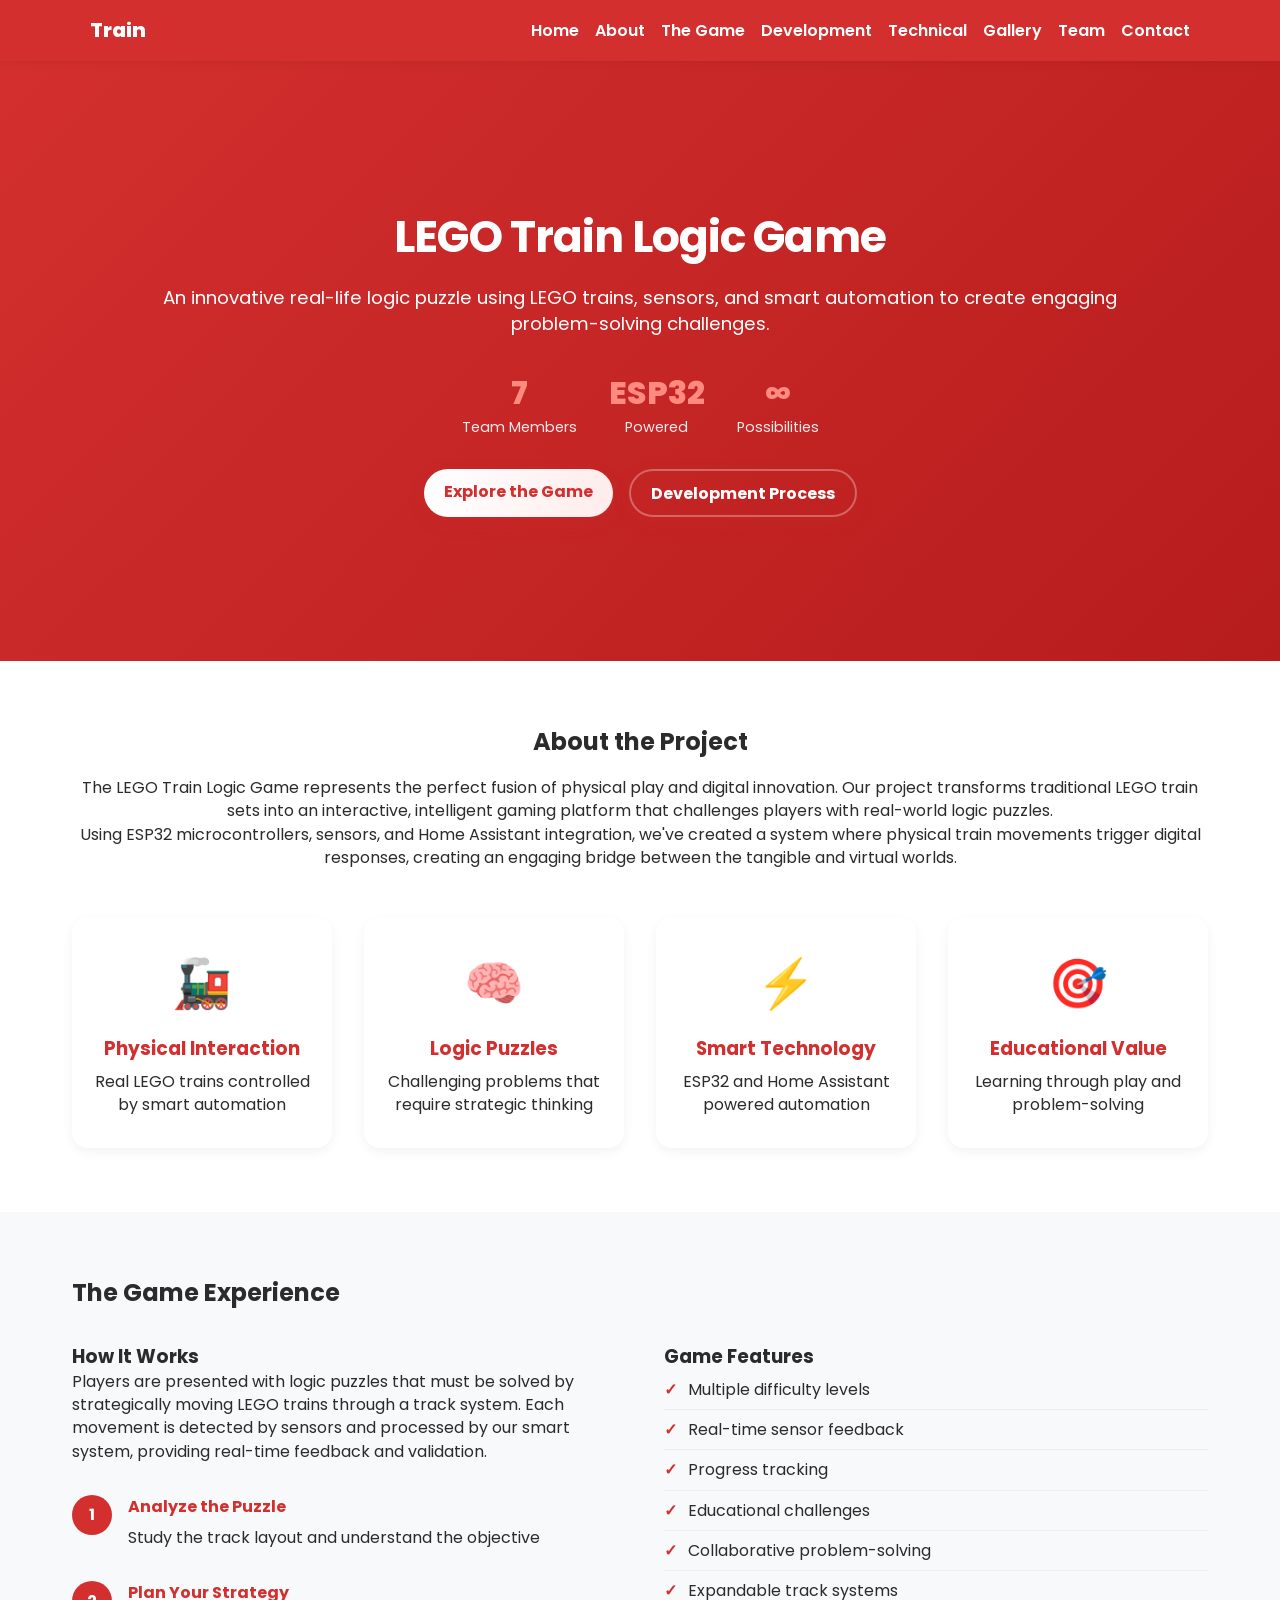
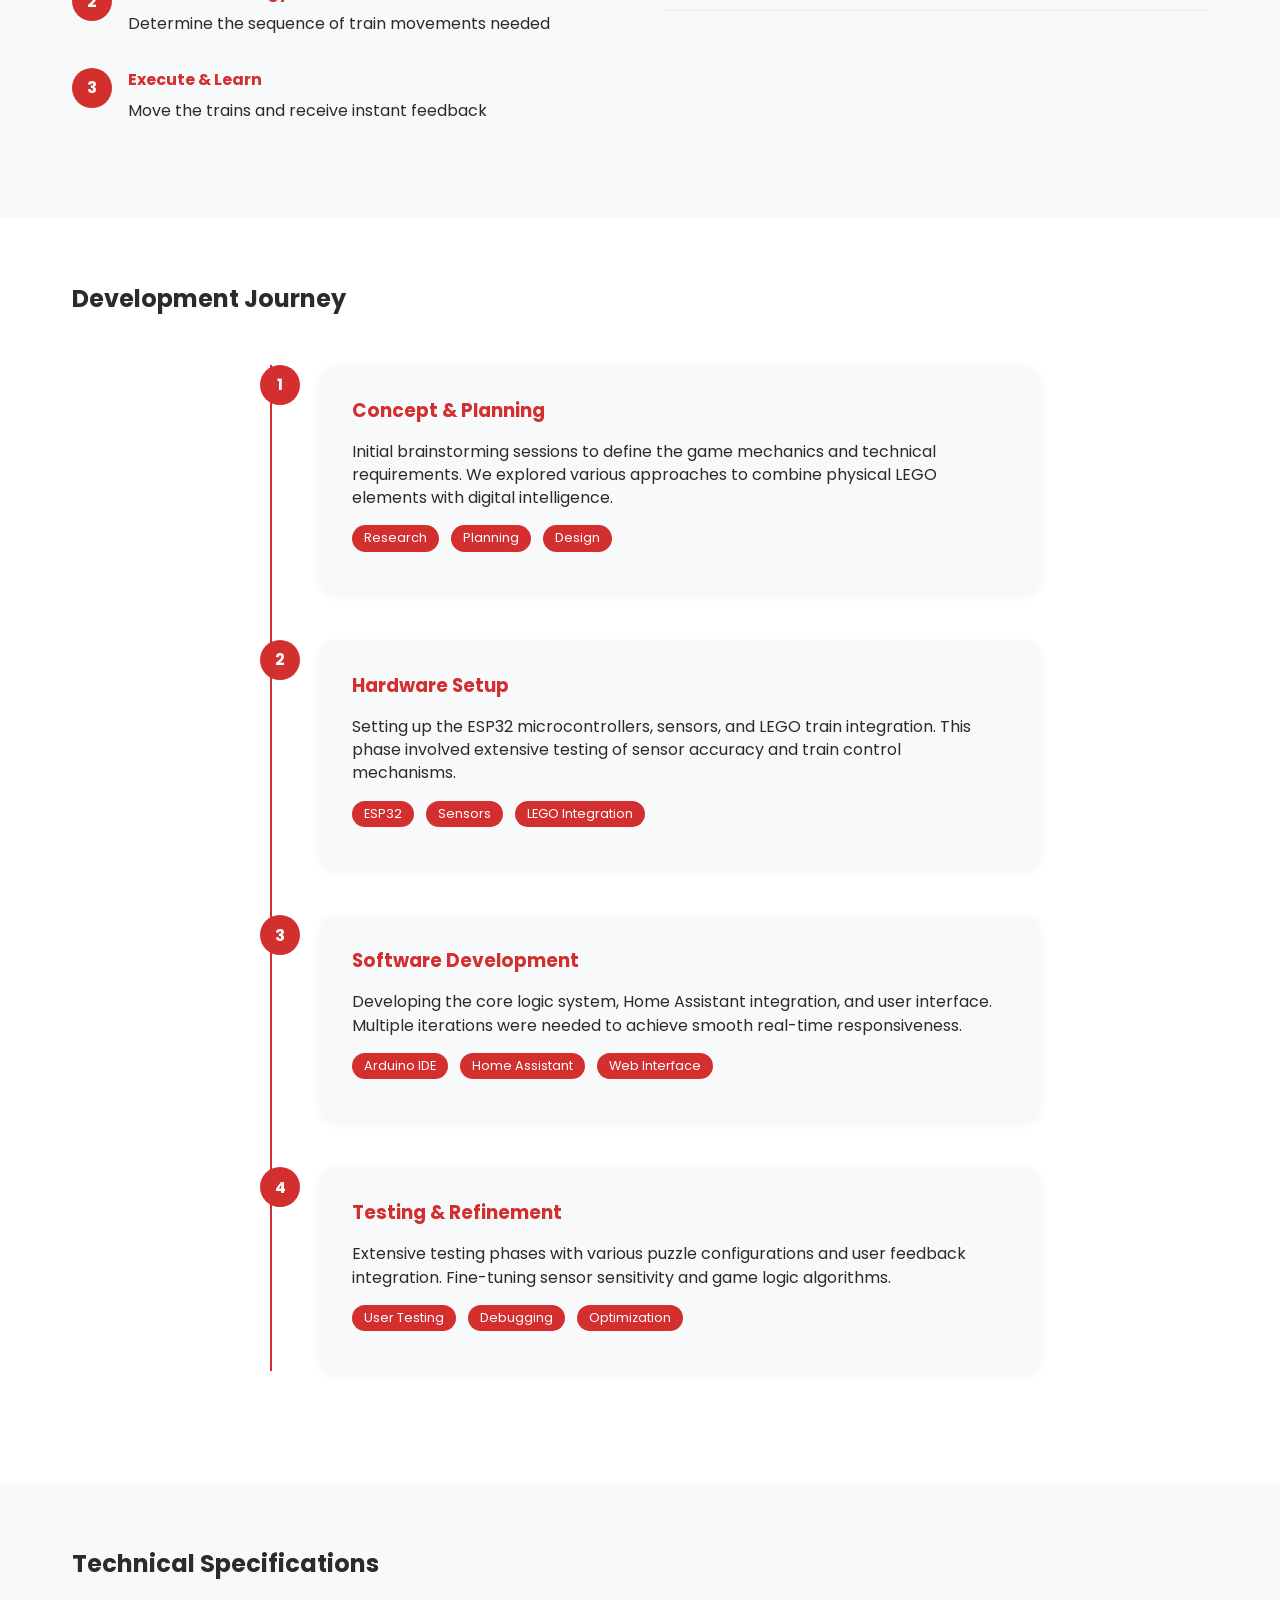
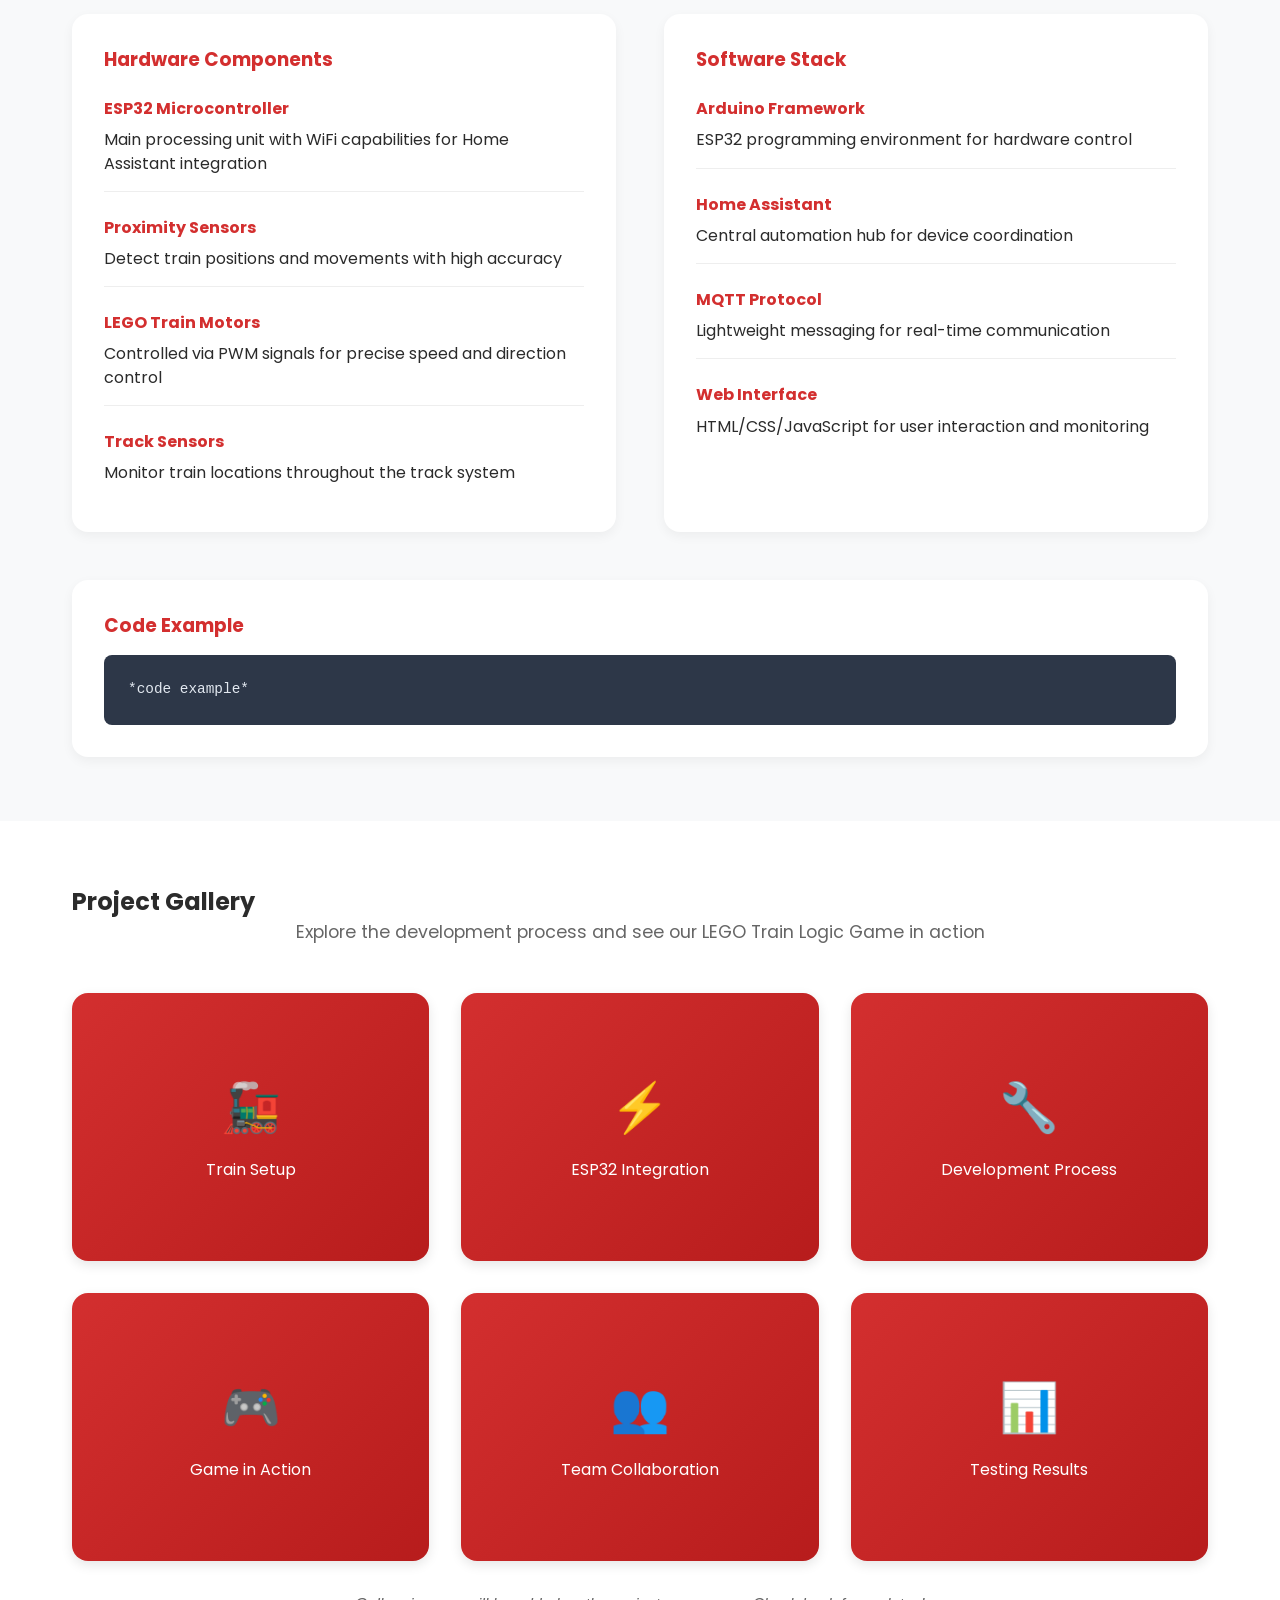
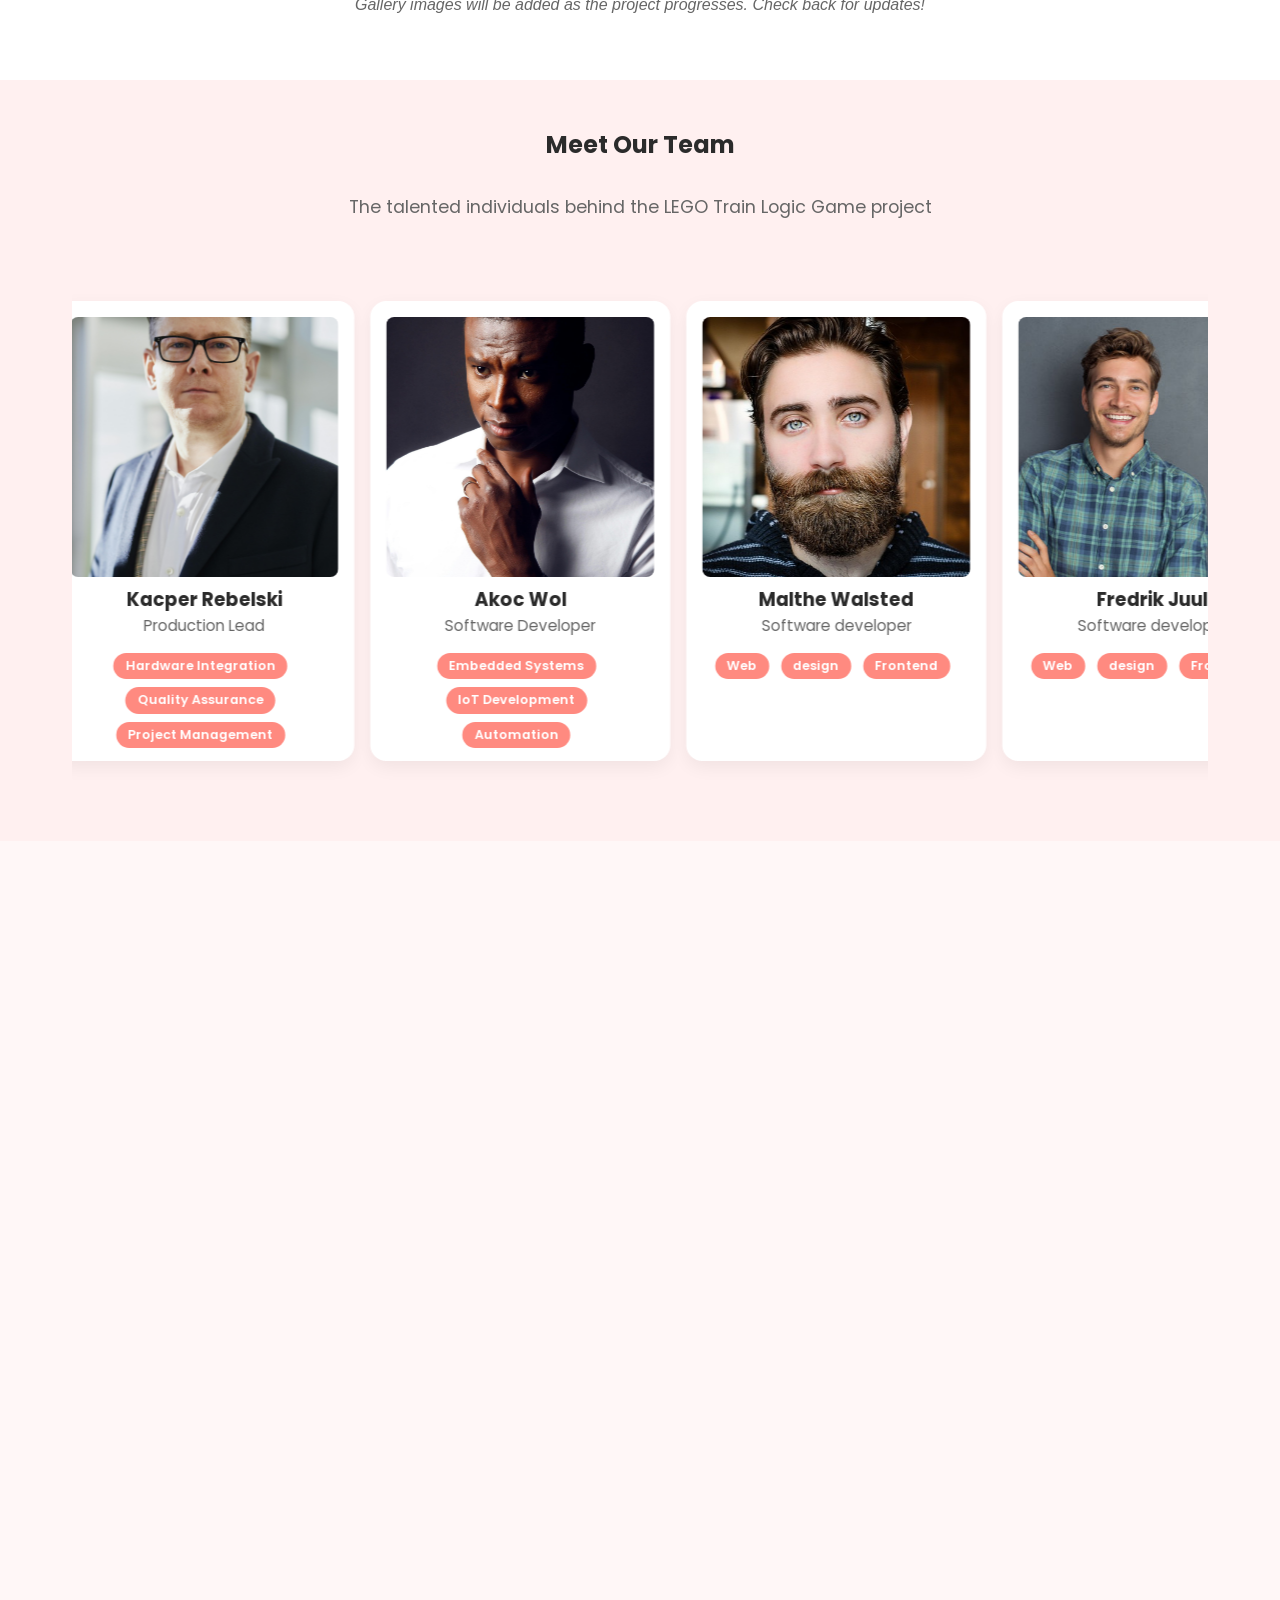
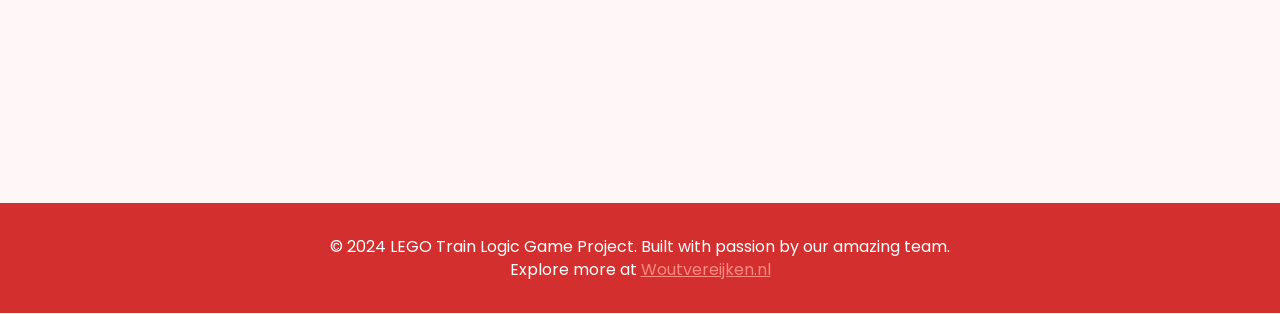
==== commit 96b115b9: "stuff ." ====
--- a/index.html
+++ b/index.html
@@ -384,6 +384,26 @@
                 <span class="skill">Automation</span>
               </div>
             </div>
+            <div class="team-member">
+              <img src="assets/image/member6.jpg" alt="Malthe Walsted">
+              <h3>Malthe Walsted</h3>
+              <p>Software developer</p>
+              <div class="member-skills">
+                <span class="skill">Web</span>
+                <span class="skill">design</span>
+                <span class="skill">Frontend</span>
+              </div>
+            </div>
+            <div class="team-member">
+              <img src="assets/image/member7.jpg" alt="Fredrik Juul">
+              <h3>Fredrik Juul</h3>
+              <p>Software developer</p>
+              <div class="member-skills">
+                <span class="skill">Web</span>
+                <span class="skill">design</span>
+                <span class="skill">Frontend</span>
+              </div>
+            </div>
           </div>
         </div>
       </div>
--- a/inc/css/style.css
+++ b/inc/css/style.css
@@ -279,14 +279,30 @@
     max-width: 300px;
     flex: 0 0 auto;
     padding: 1rem;
+    padding-bottom: 3.5rem; /* noticeably larger bottom area */
+    height: 460px; /* slightly taller to accommodate longer skills */
     transition: transform 0.28s ease, box-shadow 0.28s ease;
 }
 
 .team-member img {
-    /* width: 100%; */
-    height: 300px;
+    width: 100%;
+    height: 260px; /* slightly reduced so bottom area is larger */
+    object-fit: cover;
+    display: block;
     border-radius: 0.5rem;
     margin-bottom: 0.75rem;
+}
+
+/* Keep headings and paragraphs predictable */
+.team-member h3 {
+    margin: 0.25rem 0 0.25rem;
+    line-height: 1.15;
+}
+
+.team-member p {
+    margin: 0 0 0.75rem;
+    color: #666;
+    font-size: 0.95rem;
 }
 
 .team-member:hover {
@@ -368,6 +384,16 @@
         min-width: 80%;
         max-width: 80%;
     }
+
+    /* Mobile: allow cards to size naturally and keep images responsive */
+    .team-member {
+        height: auto;
+    }
+
+    .team-member img {
+        height: auto;
+        aspect-ratio: 5 / 4;
+    }
 }
 
 /* Larger screens spacing */
@@ -743,7 +769,7 @@
 .skill {
     display: inline-block;
     background: var(--accent-color);
-    color: var(--primary-color);
+    color: #fff;
     padding: 0.25rem 0.75rem;
     border-radius: 1rem;
     font-size: 0.8rem;
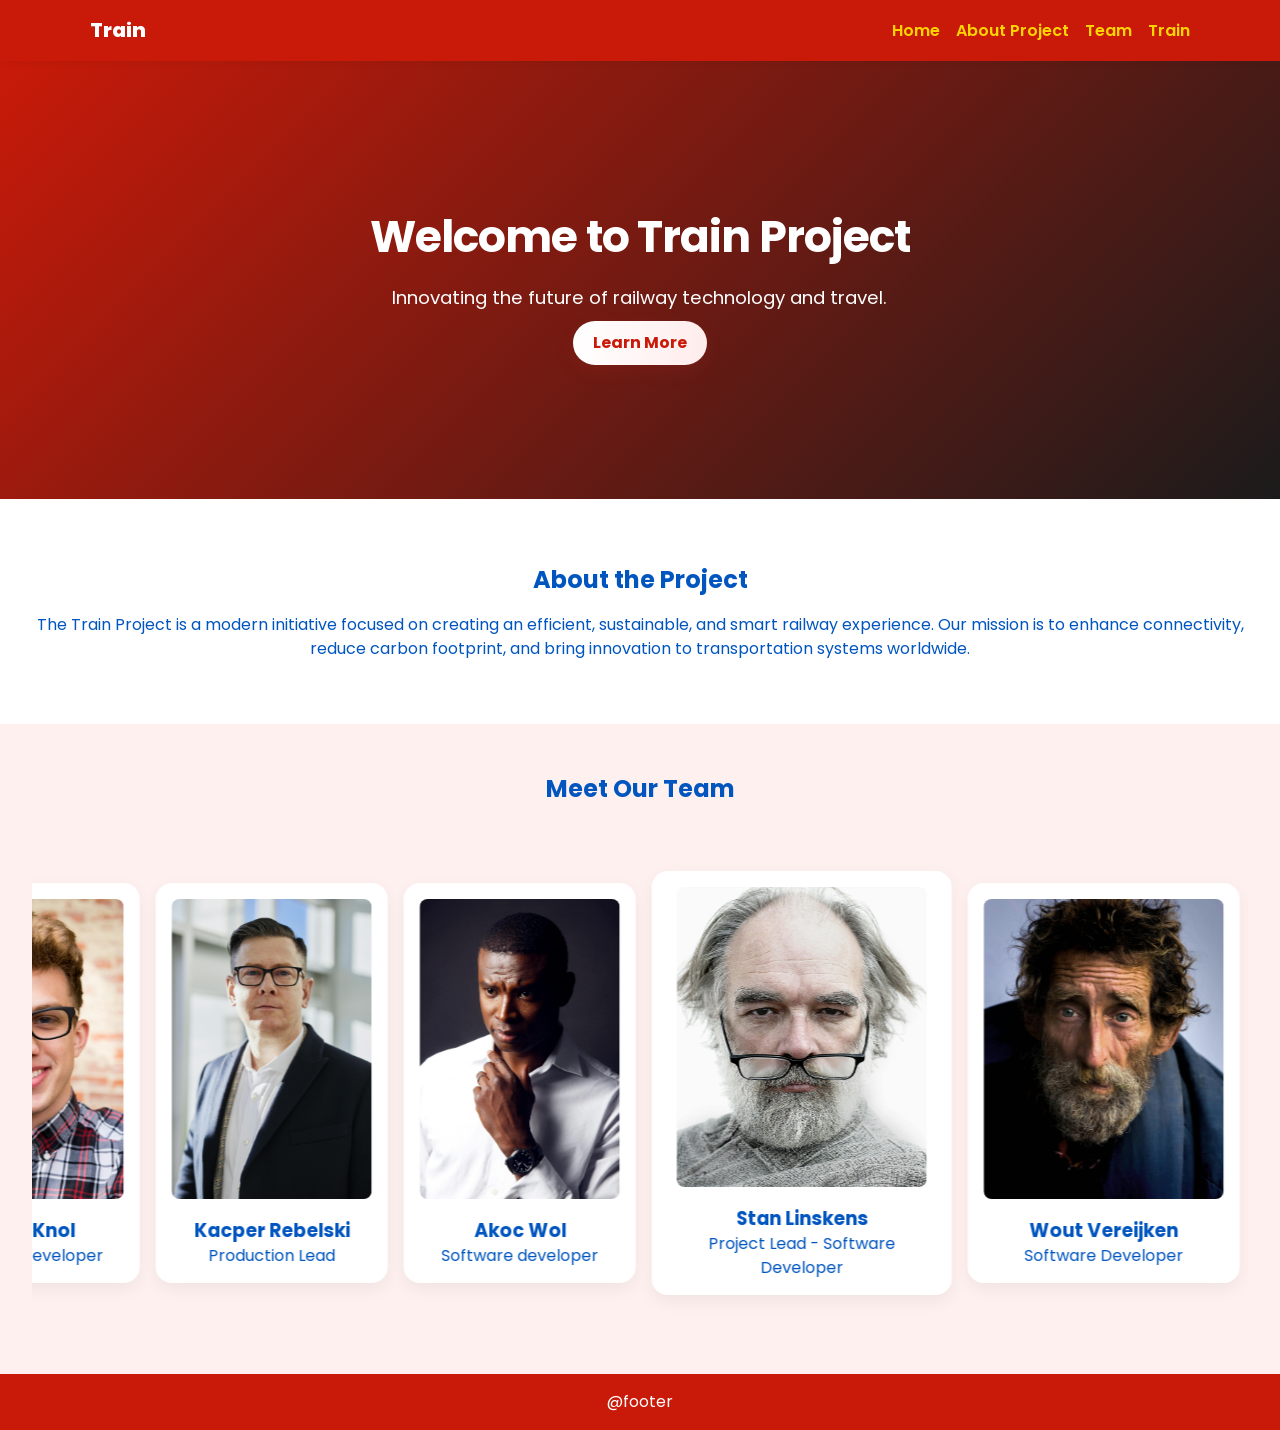
==== commit 60d2f2ac: "Made train page Train page where the data will be displayed. Stoplights are to show the state the sw" ====
--- a/index.html
+++ b/index.html
@@ -4,9 +4,7 @@
 <head>
   <meta charset="utf-8">
   <meta name="viewport" content="width=device-width, initial-scale=1">
-  <title>LEGO Train Logic Game - Interactive Physical Puzzle Project</title>
-  <meta name="description" content="An innovative LEGO train logic game combining physical play with smart automation. ESP32-powered interactive puzzles that challenge problem-solving skills.">
-  <meta name="keywords" content="LEGO, train, logic game, ESP32, Home Assistant, interactive puzzle, educational game, automation">
+  <title>Train</title>
   <!-- preload font to reduce FOUC when online -->
   <link rel="preconnect" href="https://fonts.gstatic.com" crossorigin>
   <link rel="stylesheet" href="inc/css/style.css">
@@ -23,13 +21,9 @@
       </button>
       <ul id="primary-nav" class="nav-links">
         <li><a href="#hero">Home</a></li>
-        <li><a href="#about">About</a></li>
-        <li><a href="#game">The Game</a></li>
-        <li><a href="#development">Development</a></li>
-        <li><a href="#technical">Technical</a></li>
-        <li><a href="#gallery">Gallery</a></li>
+        <li><a href="#about">About Project</a></li>
         <li><a href="#team">Team</a></li>
-        <li><a href="#contact">Contact</a></li>
+        <li><a href="train.html">Train</a></li> <!--Train page. Data will be shown here-->
       </ul>
     </nav>
   </header>
@@ -38,427 +32,51 @@
     <!-- Hero Section -->
     <section id="hero" class="hero reveal">
       <div class="hero-content">
-        <h1>LEGO Train Logic Game</h1>
-        <p>An innovative real-life logic puzzle using LEGO trains, sensors, and smart automation to create engaging problem-solving challenges.</p>
-        <div class="hero-stats">
-          <div class="stat">
-            <span class="stat-number">7</span>
-            <span class="stat-label">Team Members</span>
-          </div>
-          <div class="stat">
-            <span class="stat-number">ESP32</span>
-            <span class="stat-label">Powered</span>
-          </div>
-          <div class="stat">
-            <span class="stat-number">∞</span>
-            <span class="stat-label">Possibilities</span>
-          </div>
-        </div>
-        <div class="hero-buttons">
-          <a href="#game" class="btn primary">Explore the Game</a>
-          <a href="#development" class="btn secondary">Development Process</a>
-        </div>
+        <h1>Welcome to Train Project</h1>
+        <p>Innovating the future of railway technology and travel.</p>
+        <a href="#about" class="btn">Learn More</a>
       </div>
     </section>
 
     <!-- About Project -->
     <section id="about" class="about reveal">
-      <div class="container">
-        <h2>About the Project</h2>
-        <div class="about-content">
-          <div class="about-text">
-            <p>
-              The LEGO Train Logic Game represents the perfect fusion of physical play and digital innovation. 
-              Our project transforms traditional LEGO train sets into an interactive, intelligent gaming platform 
-              that challenges players with real-world logic puzzles.
-            </p>
-            <p>
-              Using ESP32 microcontrollers, sensors, and Home Assistant integration, we've created a system 
-              where physical train movements trigger digital responses, creating an engaging bridge between 
-              the tangible and virtual worlds.
-            </p>
-            <div class="features-grid">
-              <div class="feature">
-                <div class="feature-icon">🚂</div>
-                <h3>Physical Interaction</h3>
-                <p>Real LEGO trains controlled by smart automation</p>
-              </div>
-              <div class="feature">
-                <div class="feature-icon">🧠</div>
-                <h3>Logic Puzzles</h3>
-                <p>Challenging problems that require strategic thinking</p>
-              </div>
-              <div class="feature">
-                <div class="feature-icon">⚡</div>
-                <h3>Smart Technology</h3>
-                <p>ESP32 and Home Assistant powered automation</p>
-              </div>
-              <div class="feature">
-                <div class="feature-icon">🎯</div>
-                <h3>Educational Value</h3>
-                <p>Learning through play and problem-solving</p>
-              </div>
-            </div>
-          </div>
-        </div>
-      </div>
-    </section>
-
-    <!-- Game Overview Section -->
-    <section id="game" class="game-section reveal">
-      <div class="container">
-        <h2>The Game Experience</h2>
-        <div class="game-content">
-          <div class="game-description">
-            <h3>How It Works</h3>
-            <p>
-              Players are presented with logic puzzles that must be solved by strategically moving LEGO trains 
-              through a track system. Each movement is detected by sensors and processed by our smart system, 
-              providing real-time feedback and validation.
-            </p>
-            
-            <div class="game-steps">
-              <div class="step">
-                <div class="step-number">1</div>
-                <div class="step-content">
-                  <h4>Analyze the Puzzle</h4>
-                  <p>Study the track layout and understand the objective</p>
-                </div>
-              </div>
-              <div class="step">
-                <div class="step-number">2</div>
-                <div class="step-content">
-                  <h4>Plan Your Strategy</h4>
-                  <p>Determine the sequence of train movements needed</p>
-                </div>
-              </div>
-              <div class="step">
-                <div class="step-number">3</div>
-                <div class="step-content">
-                  <h4>Execute & Learn</h4>
-                  <p>Move the trains and receive instant feedback</p>
-                </div>
-              </div>
-            </div>
-          </div>
-          
-          <div class="game-features">
-            <h3>Game Features</h3>
-            <ul class="feature-list">
-              <li>Multiple difficulty levels</li>
-              <li>Real-time sensor feedback</li>
-              <li>Progress tracking</li>
-              <li>Educational challenges</li>
-              <li>Collaborative problem-solving</li>
-              <li>Expandable track systems</li>
-            </ul>
-          </div>
-        </div>
-      </div>
-    </section>
-
-    <!-- Development Process Section -->
-    <section id="development" class="development-section reveal">
-      <div class="container">
-        <h2>Development Journey</h2>
-        <div class="timeline">
-          <div class="timeline-item">
-            <div class="timeline-marker">1</div>
-            <div class="timeline-content">
-              <h3>Concept & Planning</h3>
-              <p>Initial brainstorming sessions to define the game mechanics and technical requirements. We explored various approaches to combine physical LEGO elements with digital intelligence.</p>
-              <div class="timeline-tech">
-                <span class="tech-tag">Research</span>
-                <span class="tech-tag">Planning</span>
-                <span class="tech-tag">Design</span>
-              </div>
-            </div>
-          </div>
-          
-          <div class="timeline-item">
-            <div class="timeline-marker">2</div>
-            <div class="timeline-content">
-              <h3>Hardware Setup</h3>
-              <p>Setting up the ESP32 microcontrollers, sensors, and LEGO train integration. This phase involved extensive testing of sensor accuracy and train control mechanisms.</p>
-              <div class="timeline-tech">
-                <span class="tech-tag">ESP32</span>
-                <span class="tech-tag">Sensors</span>
-                <span class="tech-tag">LEGO Integration</span>
-              </div>
-            </div>
-          </div>
-          
-          <div class="timeline-item">
-            <div class="timeline-marker">3</div>
-            <div class="timeline-content">
-              <h3>Software Development</h3>
-              <p>Developing the core logic system, Home Assistant integration, and user interface. Multiple iterations were needed to achieve smooth real-time responsiveness.</p>
-              <div class="timeline-tech">
-                <span class="tech-tag">Arduino IDE</span>
-                <span class="tech-tag">Home Assistant</span>
-                <span class="tech-tag">Web Interface</span>
-              </div>
-            </div>
-          </div>
-          
-          <div class="timeline-item">
-            <div class="timeline-marker">4</div>
-            <div class="timeline-content">
-              <h3>Testing & Refinement</h3>
-              <p>Extensive testing phases with various puzzle configurations and user feedback integration. Fine-tuning sensor sensitivity and game logic algorithms.</p>
-              <div class="timeline-tech">
-                <span class="tech-tag">User Testing</span>
-                <span class="tech-tag">Debugging</span>
-                <span class="tech-tag">Optimization</span>
-              </div>
-            </div>
-          </div>
-        </div>
-      </div>
-    </section>
-
-    <!-- Technical Specifications Section -->
-    <section id="technical" class="technical-section reveal">
-      <div class="container">
-        <h2>Technical Specifications</h2>
-        <div class="tech-grid">
-          <div class="tech-category">
-            <h3>Hardware Components</h3>
-            <div class="tech-list">
-              <div class="tech-item">
-                <strong>ESP32 Microcontroller</strong>
-                <p>Main processing unit with WiFi capabilities for Home Assistant integration</p>
-              </div>
-              <div class="tech-item">
-                <strong>Proximity Sensors</strong>
-                <p>Detect train positions and movements with high accuracy</p>
-              </div>
-              <div class="tech-item">
-                <strong>LEGO Train Motors</strong>
-                <p>Controlled via PWM signals for precise speed and direction control</p>
-              </div>
-              <div class="tech-item">
-                <strong>Track Sensors</strong>
-                <p>Monitor train locations throughout the track system</p>
-              </div>
-            </div>
-          </div>
-          
-          <div class="tech-category">
-            <h3>Software Stack</h3>
-            <div class="tech-list">
-              <div class="tech-item">
-                <strong>Arduino Framework</strong>
-                <p>ESP32 programming environment for hardware control</p>
-              </div>
-              <div class="tech-item">
-                <strong>Home Assistant</strong>
-                <p>Central automation hub for device coordination</p>
-              </div>
-              <div class="tech-item">
-                <strong>MQTT Protocol</strong>
-                <p>Lightweight messaging for real-time communication</p>
-              </div>
-              <div class="tech-item">
-                <strong>Web Interface</strong>
-                <p>HTML/CSS/JavaScript for user interaction and monitoring</p>
-              </div>
-            </div>
-          </div>
-        </div>
-        
-        <div class="code-showcase">
-          <h3>Code Example</h3>
-          <div class="code-block">
-            <pre><code>*code example*</code></pre>
-          </div>
-        </div>
-      </div>
-    </section>
-
-    <!-- Gallery Section -->
-    <section id="gallery" class="gallery-section reveal">
-      <div class="container">
-        <h2>Project Gallery</h2>
-        <p class="gallery-intro">Explore the development process and see our LEGO Train Logic Game in action</p>
-        
-        <div class="gallery-grid">
-          <div class="gallery-item">
-            <div class="gallery-placeholder">
-              <div class="placeholder-icon">🚂</div>
-              <p>Train Setup</p>
-            </div>
-          </div>
-          <div class="gallery-item">
-            <div class="gallery-placeholder">
-              <div class="placeholder-icon">⚡</div>
-              <p>ESP32 Integration</p>
-            </div>
-          </div>
-          <div class="gallery-item">
-            <div class="gallery-placeholder">
-              <div class="placeholder-icon">🔧</div>
-              <p>Development Process</p>
-            </div>
-          </div>
-          <div class="gallery-item">
-            <div class="gallery-placeholder">
-              <div class="placeholder-icon">🎮</div>
-              <p>Game in Action</p>
-            </div>
-          </div>
-          <div class="gallery-item">
-            <div class="gallery-placeholder">
-              <div class="placeholder-icon">👥</div>
-              <p>Team Collaboration</p>
-            </div>
-          </div>
-          <div class="gallery-item">
-            <div class="gallery-placeholder">
-              <div class="placeholder-icon">📊</div>
-              <p>Testing Results</p>
-            </div>
-          </div>
-        </div>
-        
-        <div class="gallery-note">
-          <p><em>Gallery images will be added as the project progresses. Check back for updates!</em></p>
-        </div>
-      </div>
+      <h2>About the Project</h2>
+      <p>
+        The Train Project is a modern initiative focused on creating an efficient, sustainable,
+        and smart railway experience. Our mission is to enhance connectivity, reduce carbon footprint,
+        and bring innovation to transportation systems worldwide.
+      </p>
     </section>
 
     <!-- Team Section -->
     <section id="team" class="team reveal">
-      <div class="container">
-        <h2>Meet Our Team</h2>
-        <p class="team-intro">The talented individuals behind the LEGO Train Logic Game project</p>
-        <div class="team-container">
-          <div class="team-carousel">
-            <div class="team-member">
-              <img src="assets/image/member1.jpg" alt="Stan Linskens">
-              <h3>Stan Linskens</h3>
-              <p>Project Lead - Software Developer</p>
-              <div class="member-skills">
-                <span class="skill">Leadership</span>
-                <span class="skill">Full-Stack Development</span>
-                <span class="skill">System Architecture</span>
-              </div>
-            </div>
-            <div class="team-member">
-              <img src="assets/image/member2.jpg" alt="Wout Vereijken">
-              <h3>Wout Vereijken</h3>
-              <p>Software Developer</p>
-              <div class="member-skills">
-                <span class="skill">Web Development</span>
-                <span class="skill">UI/UX Design</span>
-                <span class="skill">Frontend</span>
-              </div>
-            </div>
-            <div class="team-member">
-              <img src="assets/image/member3.jpg" alt="Lucas Knol">
-              <h3>Lucas Knol</h3>
-              <p>Software Developer</p>
-              <div class="member-skills">
-                <span class="skill">Backend Development</span>
-                <span class="skill">Database Design</span>
-                <span class="skill">API Integration</span>
-              </div>
-            </div>
-            <div class="team-member">
-              <img src="assets/image/member4.jpg" alt="Kacper Rebelski">
-              <h3>Kacper Rebelski</h3>
-              <p>Production Lead</p>
-              <div class="member-skills">
-                <span class="skill">Hardware Integration</span>
-                <span class="skill">Quality Assurance</span>
-                <span class="skill">Project Management</span>
-              </div>
-            </div>
-            <div class="team-member">
-              <img src="assets/image/member5.jpg" alt="Akoc Wol">
-              <h3>Akoc Wol</h3>
-              <p>Software Developer</p>
-              <div class="member-skills">
-                <span class="skill">Embedded Systems</span>
-                <span class="skill">IoT Development</span>
-                <span class="skill">Automation</span>
-              </div>
-            </div>
-            <div class="team-member">
-              <img src="assets/image/member6.jpg" alt="Malthe Walsted">
-              <h3>Malthe Walsted</h3>
-              <p>Software developer</p>
-              <div class="member-skills">
-                <span class="skill">Web</span>
-                <span class="skill">design</span>
-                <span class="skill">Frontend</span>
-              </div>
-            </div>
-            <div class="team-member">
-              <img src="assets/image/member7.jpg" alt="Fredrik Juul">
-              <h3>Fredrik Juul</h3>
-              <p>Software developer</p>
-              <div class="member-skills">
-                <span class="skill">Web</span>
-                <span class="skill">design</span>
-                <span class="skill">Frontend</span>
-              </div>
-            </div>
+      <h2>Meet Our Team</h2>
+      <div class="team-container">
+        <div class="team-carousel">
+          <div class="team-member">
+            <img src="assets/image/member1.jpg" alt="Team Member 1">
+            <h3>Stan Linskens</h3>
+            <p>Project Lead - Software Developer</p>
           </div>
-        </div>
-      </div>
-    </section>
-
-    <!-- Contact Section -->
-    <section id="contact" class="contact-section reveal">
-      <div class="container">
-        <h2>Get In Touch</h2>
-        <p class="contact-intro">Interested in our project? Have questions or want to collaborate? We'd love to hear from you!</p>
-        
-        <div class="contact-content">
-          <div class="contact-info">
-            <h3>Project Information</h3>
-            <div class="contact-item">
-              <strong>Project Status:</strong> Active Development
-            </div>
-            <div class="contact-item">
-              <strong>Technology:</strong> ESP32, Home Assistant, LEGO
-            </div>
-            <div class="contact-item">
-              <strong>Team Size:</strong> 7 Developers
-            </div>
-            <div class="contact-item">
-              <strong>Website:</strong> <a href="http://Woutvereijken.nl" target="_blank">Woutvereijken.nl</a>
-            </div>
+          <div class="team-member">
+            <img src="assets/image/member2.jpg" alt="Team Member 2">
+            <h3>Wout Vereijken</h3>
+            <p>Software Developer</p>
           </div>
-          
-          <div class="contact-form">
-            <h3>Send us a Message</h3>
-            <form class="contact-form-element">
-              <div class="form-group">
-                <label for="name">Name</label>
-                <input type="text" id="name" name="name" required>
-              </div>
-              <div class="form-group">
-                <label for="email">Email</label>
-                <input type="email" id="email" name="email" required>
-              </div>
-              <div class="form-group">
-                <label for="subject">Subject</label>
-                <select id="subject" name="subject" required>
-                  <option value="">Select a topic</option>
-                  <option value="collaboration">Collaboration Opportunity</option>
-                  <option value="technical">Technical Question</option>
-                  <option value="general">General Inquiry</option>
-                  <option value="feedback">Project Feedback</option>
-                </select>
-              </div>
-              <div class="form-group">
-                <label for="message">Message</label>
-                <textarea id="message" name="message" rows="5" required></textarea>
-              </div>
-              <button type="submit" class="btn primary">Send Message</button>
-            </form>
+          <div class="team-member">
+            <img src="assets/image/member3.jpg" alt="Team Member 3">
+            <h3>Lucas Knol</h3>
+            <p>Software Developer</p>
+          </div>
+          <div class="team-member">
+            <img src="assets/image/member4.jpg" alt="Team Member 4">
+            <h3>Kacper Rebelski</h3>
+            <p>Production Lead</p>
+          </div>
+          <div class="team-member">
+            <img src="assets/image/member5.jpg" alt="Team Member 5">
+            <h3>Akoc Wol</h3>
+            <p>Software developer</p>
           </div>
         </div>
       </div>
@@ -467,10 +85,7 @@
 
   <!-- Footer -->
   <footer>
-    <div class="container">
-      <p>&copy; 2024 LEGO Train Logic Game Project. Built with passion by our amazing team.</p>
-      <p>Explore more at <a href="http://Woutvereijken.nl" target="_blank" style="color: var(--accent-color);">Woutvereijken.nl</a></p>
-    </div>
+    <p>@footer</p>
   </footer>
 
   <script src="inc/js/main.js"></script>
--- a/inc/css/style.css
+++ b/inc/css/style.css
@@ -18,6 +18,7 @@
     -moz-osx-font-smoothing: grayscale;
     line-height: 1.45;
     min-height: 100vh;
+    
 }
 
 .skip-link {
@@ -70,10 +71,11 @@
     display: flex;
     gap: 1rem;
     align-items: center;
+    
 }
 
 .nav-links a {
-    color: #fff;
+    color: #FFD500;
     text-decoration: none;
     font-weight: 600;
     transition: color 0.25s ease, transform 0.2s ease;
@@ -279,30 +281,14 @@
     max-width: 300px;
     flex: 0 0 auto;
     padding: 1rem;
-    padding-bottom: 3.5rem; /* noticeably larger bottom area */
-    height: 460px; /* slightly taller to accommodate longer skills */
     transition: transform 0.28s ease, box-shadow 0.28s ease;
 }
 
 .team-member img {
-    width: 100%;
-    height: 260px; /* slightly reduced so bottom area is larger */
-    object-fit: cover;
-    display: block;
+    /* width: 100%; */
+    height: 300px;
     border-radius: 0.5rem;
     margin-bottom: 0.75rem;
-}
-
-/* Keep headings and paragraphs predictable */
-.team-member h3 {
-    margin: 0.25rem 0 0.25rem;
-    line-height: 1.15;
-}
-
-.team-member p {
-    margin: 0 0 0.75rem;
-    color: #666;
-    font-size: 0.95rem;
 }
 
 .team-member:hover {
@@ -384,16 +370,6 @@
         min-width: 80%;
         max-width: 80%;
     }
-
-    /* Mobile: allow cards to size naturally and keep images responsive */
-    .team-member {
-        height: auto;
-    }
-
-    .team-member img {
-        height: auto;
-        aspect-ratio: 5 / 4;
-    }
 }
 
 /* Larger screens spacing */
@@ -411,514 +387,18 @@
     }
 }
 
-/* New Section Styles */
-
-/* Container */
-.container {
-    max-width: 1200px;
-    margin: 0 auto;
-    padding: 0 2rem;
-}
-
-/* Hero Stats */
-.hero-stats {
-    display: flex;
-    justify-content: center;
-    gap: 2rem;
-    margin: 2rem 0;
-}
-
-.stat {
-    text-align: center;
-}
-
-.stat-number {
-    display: block;
-    font-size: 2rem;
-    font-weight: 800;
-    color: var(--accent-color);
-}
-
-.stat-label {
-    display: block;
-    font-size: 0.9rem;
-    opacity: 0.9;
-}
-
-/* Hero Buttons */
-.hero-buttons {
-    display: flex;
-    gap: 1rem;
-    justify-content: center;
-    flex-wrap: wrap;
-}
-
-.btn.secondary {
-    background: transparent;
-    color: #fff;
-    border: 2px solid rgba(255, 255, 255, 0.3);
-}
-
-.btn.secondary:hover {
-    background: rgba(255, 255, 255, 0.1);
-    border-color: rgba(255, 255, 255, 0.5);
-}
-
-/* Features Grid */
-.features-grid {
-    display: grid;
-    grid-template-columns: repeat(auto-fit, minmax(250px, 1fr));
-    gap: 2rem;
-    margin-top: 3rem;
-}
-
-.feature {
-    text-align: center;
-    padding: 2rem 1rem;
-    background: #fff;
-    border-radius: 1rem;
-    box-shadow: 0 4px 12px rgba(0, 0, 0, 0.05);
-    transition: transform 0.3s ease, box-shadow 0.3s ease;
-}
-
-.feature:hover {
-    transform: translateY(-5px);
-    box-shadow: 0 8px 25px rgba(0, 0, 0, 0.1);
-}
-
-.feature-icon {
-    font-size: 3rem;
-    margin-bottom: 1rem;
-}
-
-.feature h3 {
-    margin-bottom: 0.5rem;
-    color: var(--primary-color);
-}
-
-/* Game Section */
-.game-section {
-    padding: 4rem 0;
-    background: #f8f9fa;
-}
-
-.game-content {
-    display: grid;
-    grid-template-columns: 1fr 1fr;
-    gap: 3rem;
-    margin-top: 2rem;
-}
-
-.game-steps {
-    margin-top: 2rem;
-}
-
-.step {
-    display: flex;
-    align-items: flex-start;
-    gap: 1rem;
-    margin-bottom: 2rem;
-}
-
-.step-number {
-    background: var(--primary-color);
-    color: white;
-    width: 40px;
-    height: 40px;
-    border-radius: 50%;
-    display: flex;
-    align-items: center;
-    justify-content: center;
-    font-weight: bold;
-    flex-shrink: 0;
-}
-
-.step-content h4 {
-    margin-bottom: 0.5rem;
-    color: var(--primary-color);
-}
-
-.feature-list {
-    list-style: none;
-    padding: 0;
-}
-
-.feature-list li {
-    padding: 0.5rem 0;
-    border-bottom: 1px solid #eee;
-    position: relative;
-    padding-left: 1.5rem;
-}
-
-.feature-list li:before {
-    content: "✓";
-    color: var(--primary-color);
-    font-weight: bold;
-    position: absolute;
-    left: 0;
-}
-
-/* Development Timeline */
-.development-section {
-    padding: 4rem 0;
-    background: #fff;
-}
-
-.timeline {
-    position: relative;
-    max-width: 800px;
-    margin: 3rem auto 0;
-}
-
-.timeline::before {
-    content: '';
-    position: absolute;
-    left: 30px;
-    top: 0;
-    bottom: 0;
-    width: 2px;
-    background: var(--primary-color);
-}
-
-.timeline-item {
-    position: relative;
-    margin-bottom: 3rem;
-    padding-left: 80px;
-}
-
-.timeline-marker {
-    position: absolute;
-    left: 20px;
-    top: 0;
-    width: 40px;
-    height: 40px;
-    background: var(--primary-color);
-    color: white;
-    border-radius: 50%;
-    display: flex;
-    align-items: center;
-    justify-content: center;
-    font-weight: bold;
-    z-index: 1;
-}
-
-.timeline-content {
-    background: #f8f9fa;
-    padding: 2rem;
-    border-radius: 1rem;
-    box-shadow: 0 4px 12px rgba(0, 0, 0, 0.05);
-}
-
-.timeline-content h3 {
-    color: var(--primary-color);
-    margin-bottom: 1rem;
-}
-
-.timeline-tech {
-    margin-top: 1rem;
-}
-
-.tech-tag {
-    display: inline-block;
-    background: var(--primary-color);
-    color: white;
-    padding: 0.25rem 0.75rem;
-    border-radius: 1rem;
-    font-size: 0.8rem;
-    margin-right: 0.5rem;
-    margin-bottom: 0.5rem;
-}
-
-/* Technical Section */
-.technical-section {
-    padding: 4rem 0;
-    background: #f8f9fa;
-}
-
-.tech-grid {
-    display: grid;
-    grid-template-columns: 1fr 1fr;
-    gap: 3rem;
-    margin-top: 2rem;
-}
-
-.tech-category {
-    background: #fff;
-    padding: 2rem;
-    border-radius: 1rem;
-    box-shadow: 0 4px 12px rgba(0, 0, 0, 0.05);
-}
-
-.tech-category h3 {
-    color: var(--primary-color);
-    margin-bottom: 1.5rem;
-}
-
-.tech-item {
-    margin-bottom: 1.5rem;
-    padding-bottom: 1rem;
-    border-bottom: 1px solid #eee;
-}
-
-.tech-item:last-child {
-    border-bottom: none;
-    margin-bottom: 0;
-}
-
-.tech-item strong {
-    color: var(--primary-color);
-    display: block;
-    margin-bottom: 0.5rem;
-}
-
-.code-showcase {
-    margin-top: 3rem;
-    background: #fff;
-    padding: 2rem;
-    border-radius: 1rem;
-    box-shadow: 0 4px 12px rgba(0, 0, 0, 0.05);
-}
-
-.code-showcase h3 {
-    color: var(--primary-color);
-    margin-bottom: 1rem;
-}
-
-.code-block {
-    background: #2d3748;
-    color: #e2e8f0;
-    padding: 1.5rem;
-    border-radius: 0.5rem;
-    overflow-x: auto;
-}
-
-.code-block pre {
-    margin: 0;
-    font-family: 'Courier New', monospace;
-    font-size: 0.9rem;
-    line-height: 1.5;
-}
-
-/* Gallery Section */
-.gallery-section {
-    padding: 4rem 0;
-    background: #fff;
-}
-
-.gallery-intro {
-    text-align: center;
-    margin-bottom: 3rem;
-    font-size: 1.1rem;
-    color: #666;
-}
-
-.gallery-grid {
-    display: grid;
-    grid-template-columns: repeat(auto-fit, minmax(300px, 1fr));
-    gap: 2rem;
-    margin-bottom: 2rem;
-}
-
-.gallery-item {
-    aspect-ratio: 4/3;
-    border-radius: 1rem;
-    overflow: hidden;
-    box-shadow: 0 4px 12px rgba(0, 0, 0, 0.1);
-    transition: transform 0.3s ease;
-}
-
-.gallery-item:hover {
-    transform: scale(1.02);
-}
-
-.gallery-placeholder {
-    width: 100%;
-    height: 100%;
-    background: linear-gradient(135deg, var(--primary-color), var(--secondary-color));
-    display: flex;
-    flex-direction: column;
-    align-items: center;
-    justify-content: center;
-    color: white;
-}
-
-.placeholder-icon {
-    font-size: 3rem;
-    margin-bottom: 1rem;
-}
-
-.gallery-note {
-    text-align: center;
-    margin-top: 2rem;
-    color: #666;
-    font-style: italic;
-}
-
-/* Enhanced Team Section */
-.team-intro {
-    text-align: center;
-    margin-bottom: 3rem;
-    font-size: 1.1rem;
-    color: #666;
-}
-
-.member-skills {
-    margin-top: 1rem;
-}
-
-.skill {
-    display: inline-block;
-    background: var(--accent-color);
-    color: #fff;
-    padding: 0.25rem 0.75rem;
-    border-radius: 1rem;
-    font-size: 0.8rem;
-    margin-right: 0.5rem;
-    margin-bottom: 0.5rem;
-    font-weight: 600;
-}
-
-/* Contact Section */
-.contact-section {
-    padding: 4rem 0;
-    background: #f8f9fa;
-}
-
-.contact-intro {
-    text-align: center;
-    margin-bottom: 3rem;
-    font-size: 1.1rem;
-    color: #666;
-}
-
-.contact-content {
-    display: grid;
-    grid-template-columns: 1fr 1fr;
-    gap: 3rem;
-    margin-top: 2rem;
-}
-
-.contact-info {
-    background: #fff;
-    padding: 2rem;
-    border-radius: 1rem;
-    box-shadow: 0 4px 12px rgba(0, 0, 0, 0.05);
-}
-
-.contact-info h3 {
-    color: var(--primary-color);
-    margin-bottom: 1.5rem;
-}
-
-.contact-item {
-    margin-bottom: 1rem;
-    padding-bottom: 1rem;
-    border-bottom: 1px solid #eee;
-}
-
-.contact-item:last-child {
-    border-bottom: none;
-    margin-bottom: 0;
-}
-
-.contact-form {
-    background: #fff;
-    padding: 2rem;
-    border-radius: 1rem;
-    box-shadow: 0 4px 12px rgba(0, 0, 0, 0.05);
-}
-
-.contact-form h3 {
-    color: var(--primary-color);
-    margin-bottom: 1.5rem;
-}
-
-.form-group {
-    margin-bottom: 1.5rem;
-}
-
-.form-group label {
-    display: block;
-    margin-bottom: 0.5rem;
-    font-weight: 600;
-    color: var(--text-color);
-}
-
-.form-group input,
-.form-group select,
-.form-group textarea {
-    width: 100%;
-    padding: 0.75rem;
-    border: 2px solid #e2e8f0;
-    border-radius: 0.5rem;
-    font-family: inherit;
-    font-size: 1rem;
-    transition: border-color 0.3s ease;
-}
-
-.form-group input:focus,
-.form-group select:focus,
-.form-group textarea:focus {
-    outline: none;
-    border-color: var(--primary-color);
-}
-
-.form-group textarea {
-    resize: vertical;
-    min-height: 120px;
-}
-
-/* Responsive Design Updates */
-@media (max-width: 899px) {
-    .hero-stats {
-        gap: 1rem;
-    }
-    
-    .stat-number {
-        font-size: 1.5rem;
-    }
-    
-    .hero-buttons {
-        flex-direction: column;
-        align-items: center;
-    }
-    
-    .game-content,
-    .tech-grid,
-    .contact-content {
-        grid-template-columns: 1fr;
-        gap: 2rem;
-    }
-    
-    .timeline {
-        margin-left: 1rem;
-    }
-    
-    .timeline::before {
-        left: 15px;
-    }
-    
-    .timeline-marker {
-        left: 5px;
-        width: 30px;
-        height: 30px;
-        font-size: 0.9rem;
-    }
-    
-    .timeline-item {
-        padding-left: 60px;
-    }
-    
-    .gallery-grid {
-        grid-template-columns: 1fr;
-    }
-}
-
 /* Footer */
 footer {
     text-align: center;
-    padding: 2rem 1rem;
+    padding: 1rem;
     background: var(--primary-color);
     color: #fff;
-    margin-top: 2rem;
-}
+}
+
+.info-bar{
+    background-color: var(--accent-color);
+    color: var(--secondary-color);
+    text-align: center;
+    width: 12%;
+    min-height: 100%;
+}
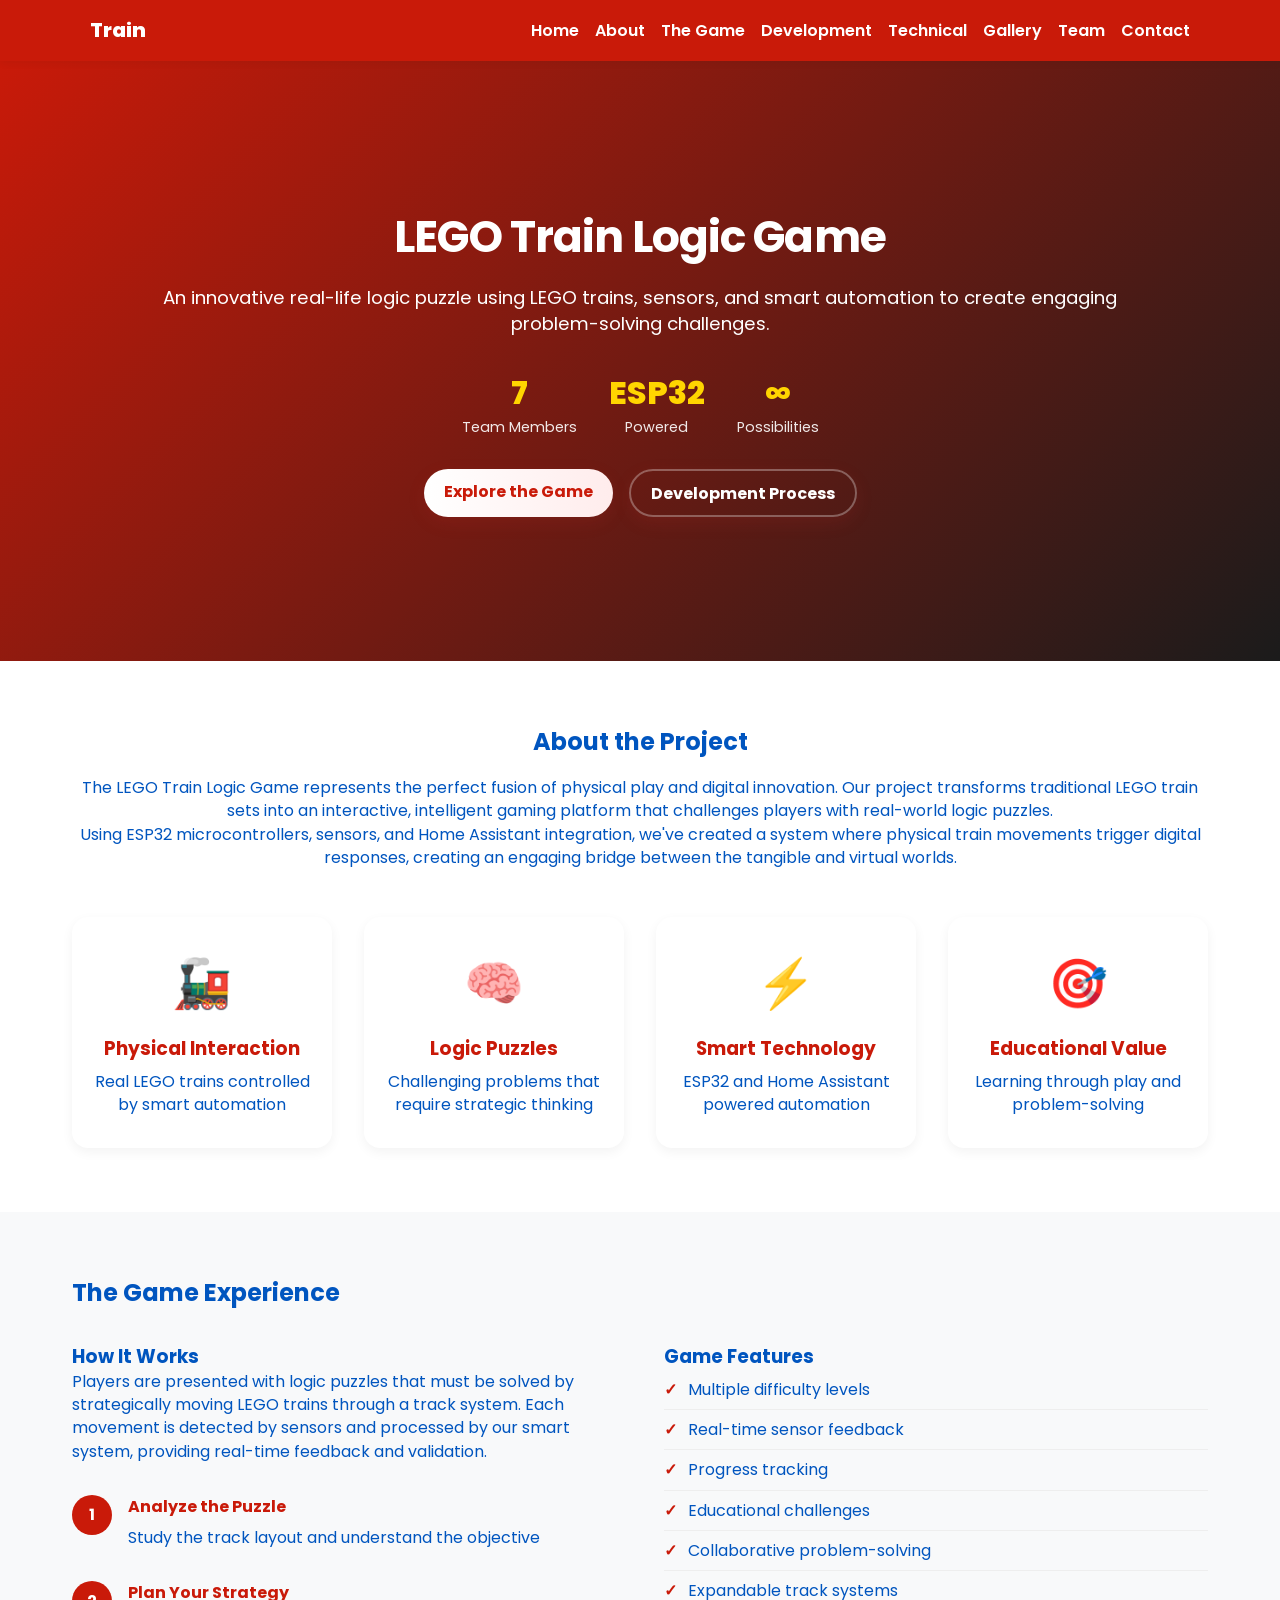
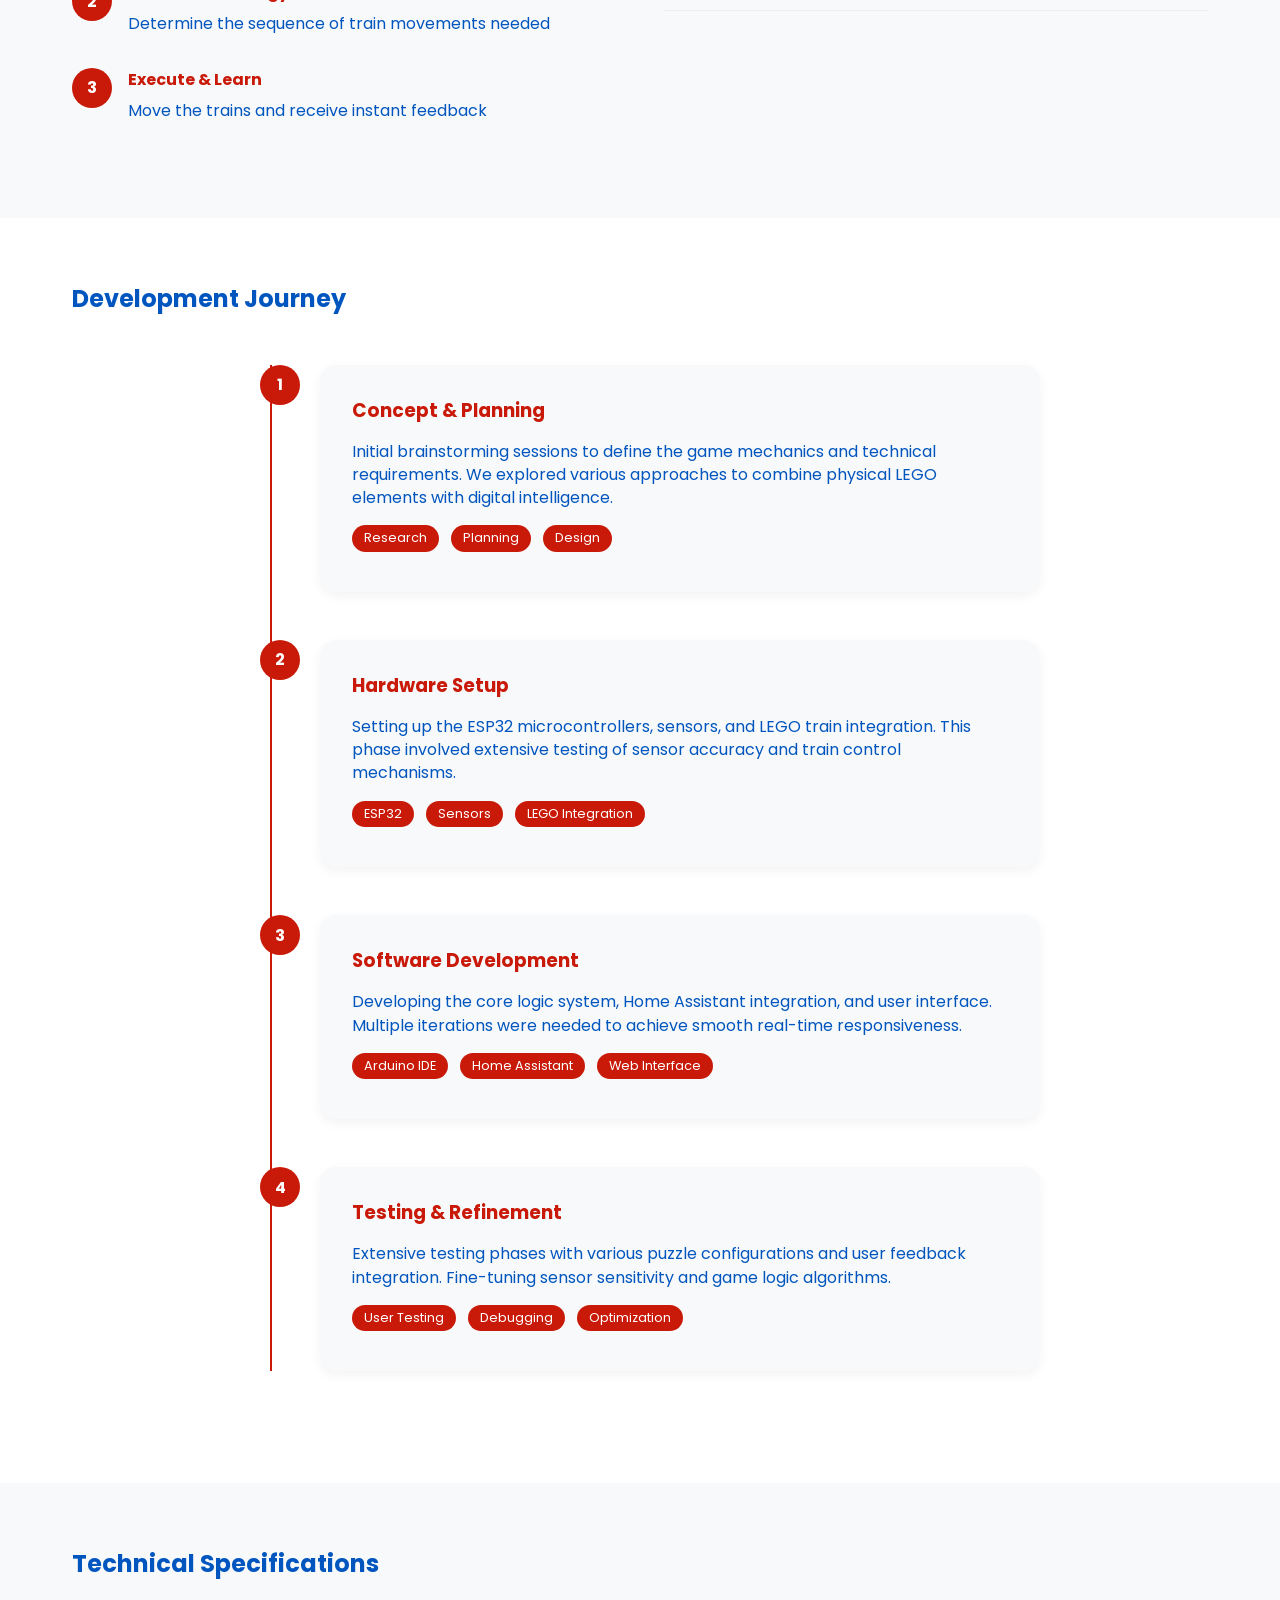
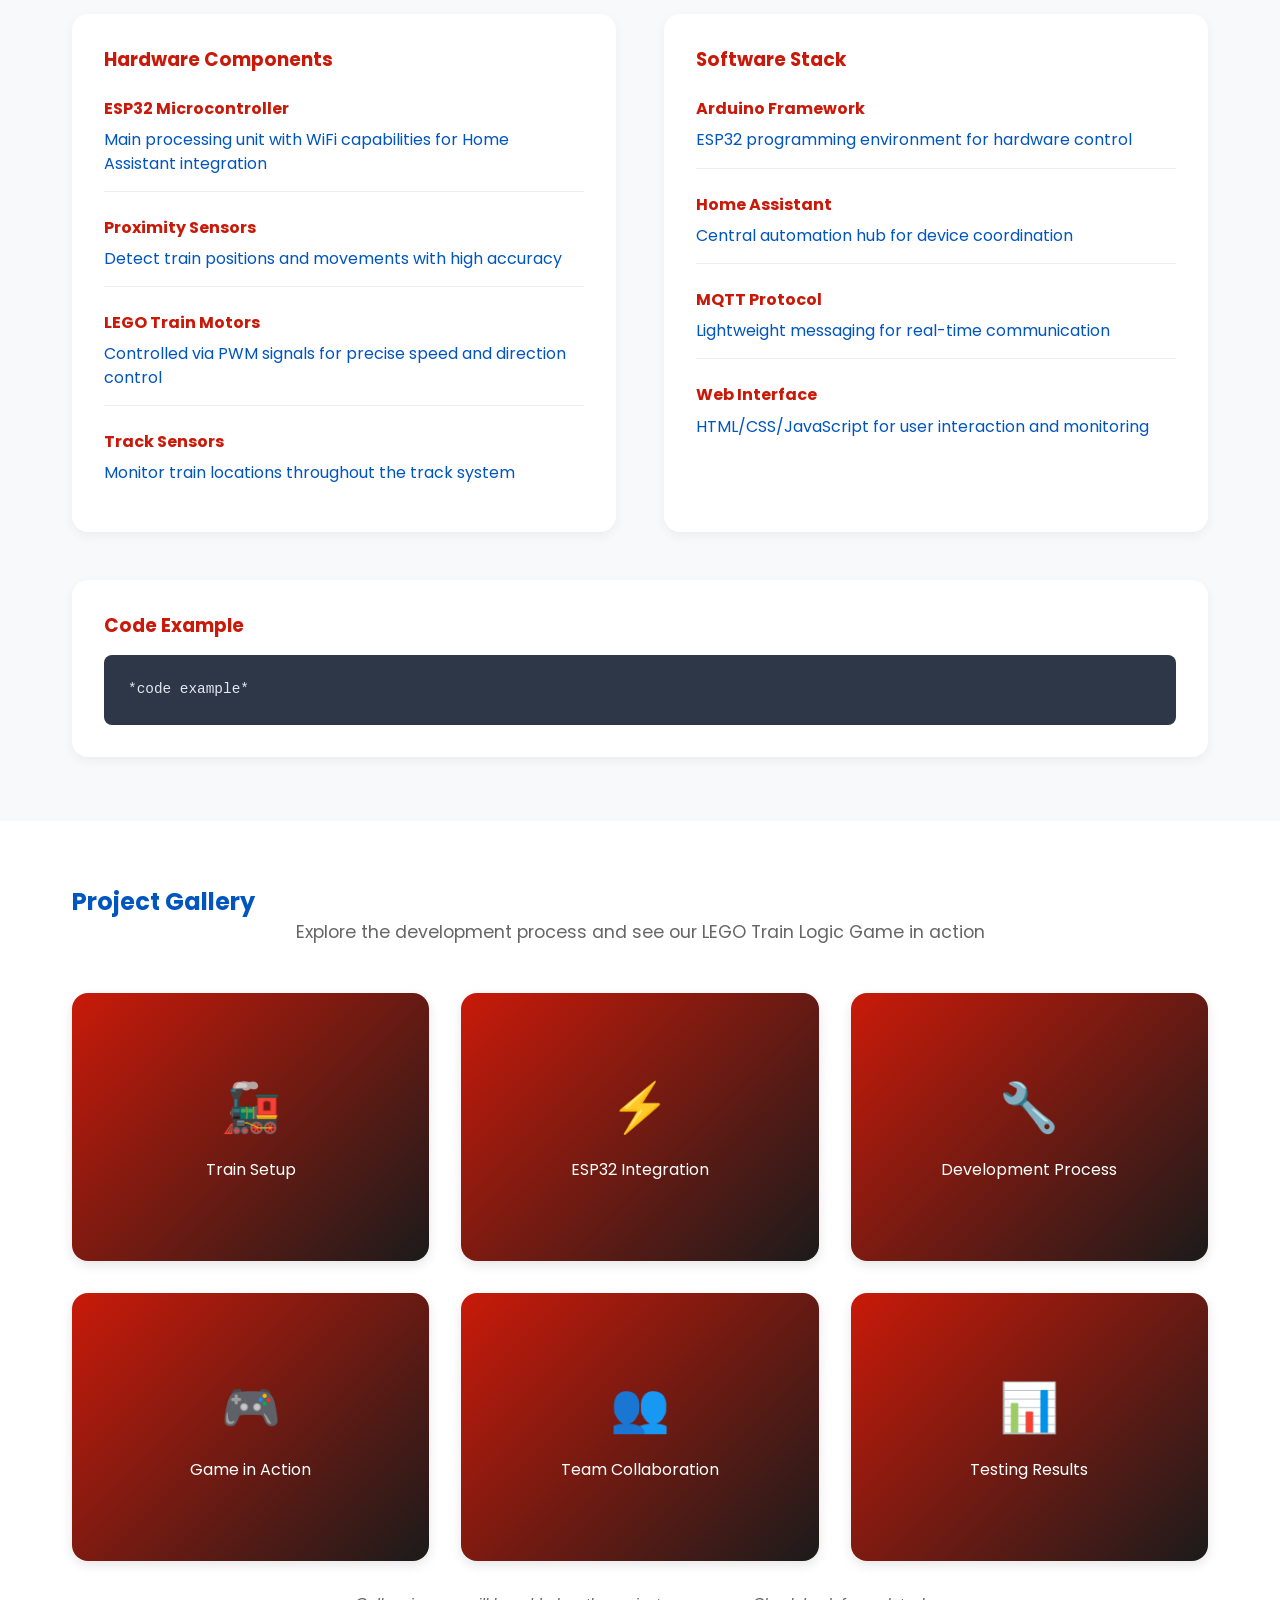
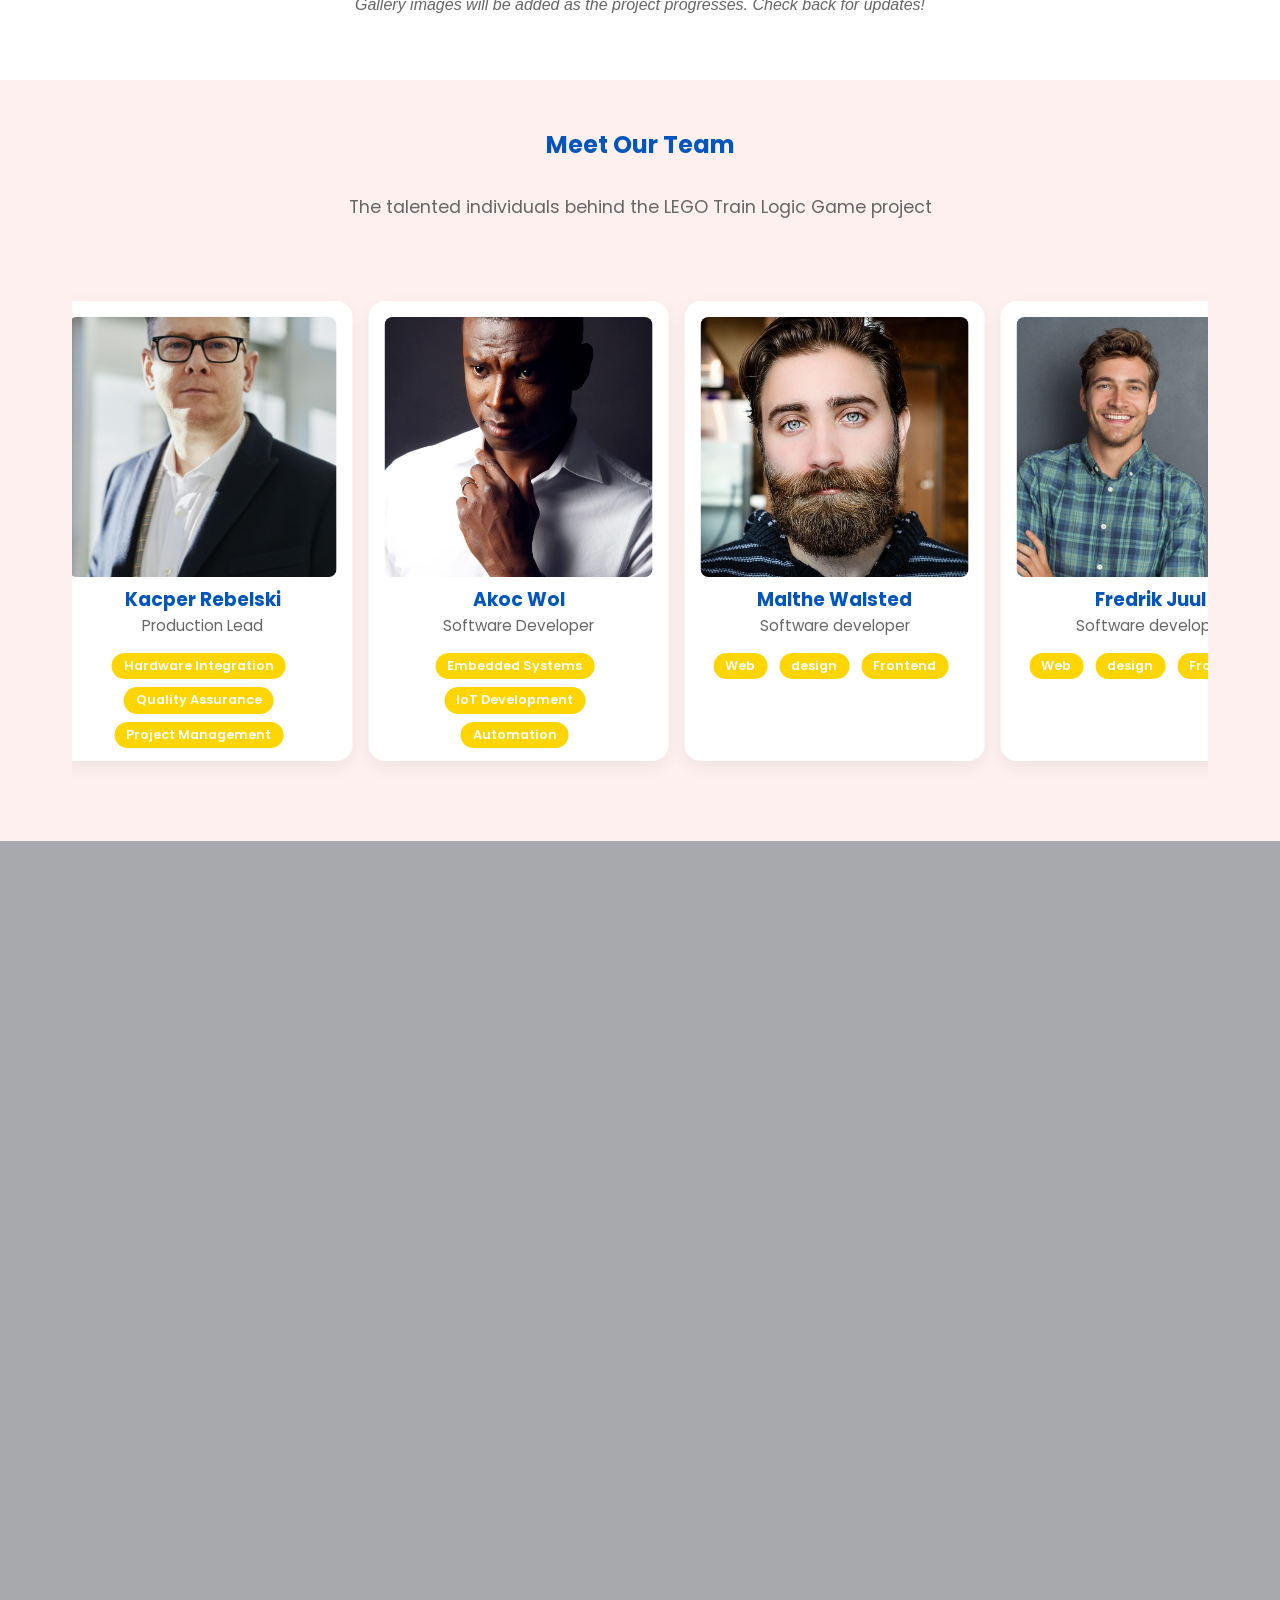
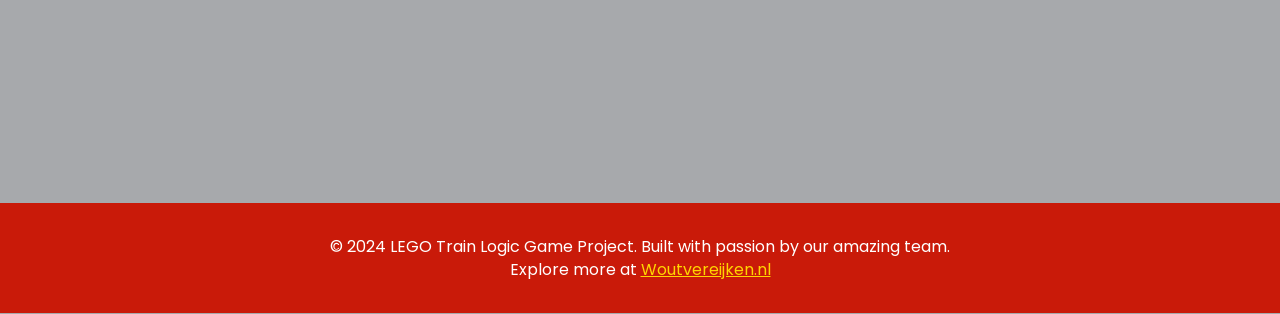
==== commit 2b4feaaf: "Merge branch 'main' into Stan" ====
--- a/index.html
+++ b/index.html
@@ -4,7 +4,9 @@
 <head>
   <meta charset="utf-8">
   <meta name="viewport" content="width=device-width, initial-scale=1">
-  <title>Train</title>
+  <title>LEGO Train Logic Game - Interactive Physical Puzzle Project</title>
+  <meta name="description" content="An innovative LEGO train logic game combining physical play with smart automation. ESP32-powered interactive puzzles that challenge problem-solving skills.">
+  <meta name="keywords" content="LEGO, train, logic game, ESP32, Home Assistant, interactive puzzle, educational game, automation">
   <!-- preload font to reduce FOUC when online -->
   <link rel="preconnect" href="https://fonts.gstatic.com" crossorigin>
   <link rel="stylesheet" href="inc/css/style.css">
@@ -21,9 +23,13 @@
       </button>
       <ul id="primary-nav" class="nav-links">
         <li><a href="#hero">Home</a></li>
-        <li><a href="#about">About Project</a></li>
+        <li><a href="#about">About</a></li>
+        <li><a href="#game">The Game</a></li>
+        <li><a href="#development">Development</a></li>
+        <li><a href="#technical">Technical</a></li>
+        <li><a href="#gallery">Gallery</a></li>
         <li><a href="#team">Team</a></li>
-        <li><a href="train.html">Train</a></li> <!--Train page. Data will be shown here-->
+        <li><a href="#contact">Contact</a></li>
       </ul>
     </nav>
   </header>
@@ -32,51 +38,427 @@
     <!-- Hero Section -->
     <section id="hero" class="hero reveal">
       <div class="hero-content">
-        <h1>Welcome to Train Project</h1>
-        <p>Innovating the future of railway technology and travel.</p>
-        <a href="#about" class="btn">Learn More</a>
+        <h1>LEGO Train Logic Game</h1>
+        <p>An innovative real-life logic puzzle using LEGO trains, sensors, and smart automation to create engaging problem-solving challenges.</p>
+        <div class="hero-stats">
+          <div class="stat">
+            <span class="stat-number">7</span>
+            <span class="stat-label">Team Members</span>
+          </div>
+          <div class="stat">
+            <span class="stat-number">ESP32</span>
+            <span class="stat-label">Powered</span>
+          </div>
+          <div class="stat">
+            <span class="stat-number">∞</span>
+            <span class="stat-label">Possibilities</span>
+          </div>
+        </div>
+        <div class="hero-buttons">
+          <a href="#game" class="btn primary">Explore the Game</a>
+          <a href="#development" class="btn secondary">Development Process</a>
+        </div>
       </div>
     </section>
 
     <!-- About Project -->
     <section id="about" class="about reveal">
-      <h2>About the Project</h2>
-      <p>
-        The Train Project is a modern initiative focused on creating an efficient, sustainable,
-        and smart railway experience. Our mission is to enhance connectivity, reduce carbon footprint,
-        and bring innovation to transportation systems worldwide.
-      </p>
+      <div class="container">
+        <h2>About the Project</h2>
+        <div class="about-content">
+          <div class="about-text">
+            <p>
+              The LEGO Train Logic Game represents the perfect fusion of physical play and digital innovation. 
+              Our project transforms traditional LEGO train sets into an interactive, intelligent gaming platform 
+              that challenges players with real-world logic puzzles.
+            </p>
+            <p>
+              Using ESP32 microcontrollers, sensors, and Home Assistant integration, we've created a system 
+              where physical train movements trigger digital responses, creating an engaging bridge between 
+              the tangible and virtual worlds.
+            </p>
+            <div class="features-grid">
+              <div class="feature">
+                <div class="feature-icon">🚂</div>
+                <h3>Physical Interaction</h3>
+                <p>Real LEGO trains controlled by smart automation</p>
+              </div>
+              <div class="feature">
+                <div class="feature-icon">🧠</div>
+                <h3>Logic Puzzles</h3>
+                <p>Challenging problems that require strategic thinking</p>
+              </div>
+              <div class="feature">
+                <div class="feature-icon">⚡</div>
+                <h3>Smart Technology</h3>
+                <p>ESP32 and Home Assistant powered automation</p>
+              </div>
+              <div class="feature">
+                <div class="feature-icon">🎯</div>
+                <h3>Educational Value</h3>
+                <p>Learning through play and problem-solving</p>
+              </div>
+            </div>
+          </div>
+        </div>
+      </div>
+    </section>
+
+    <!-- Game Overview Section -->
+    <section id="game" class="game-section reveal">
+      <div class="container">
+        <h2>The Game Experience</h2>
+        <div class="game-content">
+          <div class="game-description">
+            <h3>How It Works</h3>
+            <p>
+              Players are presented with logic puzzles that must be solved by strategically moving LEGO trains 
+              through a track system. Each movement is detected by sensors and processed by our smart system, 
+              providing real-time feedback and validation.
+            </p>
+            
+            <div class="game-steps">
+              <div class="step">
+                <div class="step-number">1</div>
+                <div class="step-content">
+                  <h4>Analyze the Puzzle</h4>
+                  <p>Study the track layout and understand the objective</p>
+                </div>
+              </div>
+              <div class="step">
+                <div class="step-number">2</div>
+                <div class="step-content">
+                  <h4>Plan Your Strategy</h4>
+                  <p>Determine the sequence of train movements needed</p>
+                </div>
+              </div>
+              <div class="step">
+                <div class="step-number">3</div>
+                <div class="step-content">
+                  <h4>Execute & Learn</h4>
+                  <p>Move the trains and receive instant feedback</p>
+                </div>
+              </div>
+            </div>
+          </div>
+          
+          <div class="game-features">
+            <h3>Game Features</h3>
+            <ul class="feature-list">
+              <li>Multiple difficulty levels</li>
+              <li>Real-time sensor feedback</li>
+              <li>Progress tracking</li>
+              <li>Educational challenges</li>
+              <li>Collaborative problem-solving</li>
+              <li>Expandable track systems</li>
+            </ul>
+          </div>
+        </div>
+      </div>
+    </section>
+
+    <!-- Development Process Section -->
+    <section id="development" class="development-section reveal">
+      <div class="container">
+        <h2>Development Journey</h2>
+        <div class="timeline">
+          <div class="timeline-item">
+            <div class="timeline-marker">1</div>
+            <div class="timeline-content">
+              <h3>Concept & Planning</h3>
+              <p>Initial brainstorming sessions to define the game mechanics and technical requirements. We explored various approaches to combine physical LEGO elements with digital intelligence.</p>
+              <div class="timeline-tech">
+                <span class="tech-tag">Research</span>
+                <span class="tech-tag">Planning</span>
+                <span class="tech-tag">Design</span>
+              </div>
+            </div>
+          </div>
+          
+          <div class="timeline-item">
+            <div class="timeline-marker">2</div>
+            <div class="timeline-content">
+              <h3>Hardware Setup</h3>
+              <p>Setting up the ESP32 microcontrollers, sensors, and LEGO train integration. This phase involved extensive testing of sensor accuracy and train control mechanisms.</p>
+              <div class="timeline-tech">
+                <span class="tech-tag">ESP32</span>
+                <span class="tech-tag">Sensors</span>
+                <span class="tech-tag">LEGO Integration</span>
+              </div>
+            </div>
+          </div>
+          
+          <div class="timeline-item">
+            <div class="timeline-marker">3</div>
+            <div class="timeline-content">
+              <h3>Software Development</h3>
+              <p>Developing the core logic system, Home Assistant integration, and user interface. Multiple iterations were needed to achieve smooth real-time responsiveness.</p>
+              <div class="timeline-tech">
+                <span class="tech-tag">Arduino IDE</span>
+                <span class="tech-tag">Home Assistant</span>
+                <span class="tech-tag">Web Interface</span>
+              </div>
+            </div>
+          </div>
+          
+          <div class="timeline-item">
+            <div class="timeline-marker">4</div>
+            <div class="timeline-content">
+              <h3>Testing & Refinement</h3>
+              <p>Extensive testing phases with various puzzle configurations and user feedback integration. Fine-tuning sensor sensitivity and game logic algorithms.</p>
+              <div class="timeline-tech">
+                <span class="tech-tag">User Testing</span>
+                <span class="tech-tag">Debugging</span>
+                <span class="tech-tag">Optimization</span>
+              </div>
+            </div>
+          </div>
+        </div>
+      </div>
+    </section>
+
+    <!-- Technical Specifications Section -->
+    <section id="technical" class="technical-section reveal">
+      <div class="container">
+        <h2>Technical Specifications</h2>
+        <div class="tech-grid">
+          <div class="tech-category">
+            <h3>Hardware Components</h3>
+            <div class="tech-list">
+              <div class="tech-item">
+                <strong>ESP32 Microcontroller</strong>
+                <p>Main processing unit with WiFi capabilities for Home Assistant integration</p>
+              </div>
+              <div class="tech-item">
+                <strong>Proximity Sensors</strong>
+                <p>Detect train positions and movements with high accuracy</p>
+              </div>
+              <div class="tech-item">
+                <strong>LEGO Train Motors</strong>
+                <p>Controlled via PWM signals for precise speed and direction control</p>
+              </div>
+              <div class="tech-item">
+                <strong>Track Sensors</strong>
+                <p>Monitor train locations throughout the track system</p>
+              </div>
+            </div>
+          </div>
+          
+          <div class="tech-category">
+            <h3>Software Stack</h3>
+            <div class="tech-list">
+              <div class="tech-item">
+                <strong>Arduino Framework</strong>
+                <p>ESP32 programming environment for hardware control</p>
+              </div>
+              <div class="tech-item">
+                <strong>Home Assistant</strong>
+                <p>Central automation hub for device coordination</p>
+              </div>
+              <div class="tech-item">
+                <strong>MQTT Protocol</strong>
+                <p>Lightweight messaging for real-time communication</p>
+              </div>
+              <div class="tech-item">
+                <strong>Web Interface</strong>
+                <p>HTML/CSS/JavaScript for user interaction and monitoring</p>
+              </div>
+            </div>
+          </div>
+        </div>
+        
+        <div class="code-showcase">
+          <h3>Code Example</h3>
+          <div class="code-block">
+            <pre><code>*code example*</code></pre>
+          </div>
+        </div>
+      </div>
+    </section>
+
+    <!-- Gallery Section -->
+    <section id="gallery" class="gallery-section reveal">
+      <div class="container">
+        <h2>Project Gallery</h2>
+        <p class="gallery-intro">Explore the development process and see our LEGO Train Logic Game in action</p>
+        
+        <div class="gallery-grid">
+          <div class="gallery-item">
+            <div class="gallery-placeholder">
+              <div class="placeholder-icon">🚂</div>
+              <p>Train Setup</p>
+            </div>
+          </div>
+          <div class="gallery-item">
+            <div class="gallery-placeholder">
+              <div class="placeholder-icon">⚡</div>
+              <p>ESP32 Integration</p>
+            </div>
+          </div>
+          <div class="gallery-item">
+            <div class="gallery-placeholder">
+              <div class="placeholder-icon">🔧</div>
+              <p>Development Process</p>
+            </div>
+          </div>
+          <div class="gallery-item">
+            <div class="gallery-placeholder">
+              <div class="placeholder-icon">🎮</div>
+              <p>Game in Action</p>
+            </div>
+          </div>
+          <div class="gallery-item">
+            <div class="gallery-placeholder">
+              <div class="placeholder-icon">👥</div>
+              <p>Team Collaboration</p>
+            </div>
+          </div>
+          <div class="gallery-item">
+            <div class="gallery-placeholder">
+              <div class="placeholder-icon">📊</div>
+              <p>Testing Results</p>
+            </div>
+          </div>
+        </div>
+        
+        <div class="gallery-note">
+          <p><em>Gallery images will be added as the project progresses. Check back for updates!</em></p>
+        </div>
+      </div>
     </section>
 
     <!-- Team Section -->
     <section id="team" class="team reveal">
-      <h2>Meet Our Team</h2>
-      <div class="team-container">
-        <div class="team-carousel">
-          <div class="team-member">
-            <img src="assets/image/member1.jpg" alt="Team Member 1">
-            <h3>Stan Linskens</h3>
-            <p>Project Lead - Software Developer</p>
-          </div>
-          <div class="team-member">
-            <img src="assets/image/member2.jpg" alt="Team Member 2">
-            <h3>Wout Vereijken</h3>
-            <p>Software Developer</p>
-          </div>
-          <div class="team-member">
-            <img src="assets/image/member3.jpg" alt="Team Member 3">
-            <h3>Lucas Knol</h3>
-            <p>Software Developer</p>
-          </div>
-          <div class="team-member">
-            <img src="assets/image/member4.jpg" alt="Team Member 4">
-            <h3>Kacper Rebelski</h3>
-            <p>Production Lead</p>
-          </div>
-          <div class="team-member">
-            <img src="assets/image/member5.jpg" alt="Team Member 5">
-            <h3>Akoc Wol</h3>
-            <p>Software developer</p>
+      <div class="container">
+        <h2>Meet Our Team</h2>
+        <p class="team-intro">The talented individuals behind the LEGO Train Logic Game project</p>
+        <div class="team-container">
+          <div class="team-carousel">
+            <div class="team-member">
+              <img src="assets/image/member1.jpg" alt="Stan Linskens">
+              <h3>Stan Linskens</h3>
+              <p>Project Lead - Software Developer</p>
+              <div class="member-skills">
+                <span class="skill">Leadership</span>
+                <span class="skill">Full-Stack Development</span>
+                <span class="skill">System Architecture</span>
+              </div>
+            </div>
+            <div class="team-member">
+              <img src="assets/image/member2.jpg" alt="Wout Vereijken">
+              <h3>Wout Vereijken</h3>
+              <p>Software Developer</p>
+              <div class="member-skills">
+                <span class="skill">Web Development</span>
+                <span class="skill">UI/UX Design</span>
+                <span class="skill">Frontend</span>
+              </div>
+            </div>
+            <div class="team-member">
+              <img src="assets/image/member3.jpg" alt="Lucas Knol">
+              <h3>Lucas Knol</h3>
+              <p>Software Developer</p>
+              <div class="member-skills">
+                <span class="skill">Backend Development</span>
+                <span class="skill">Database Design</span>
+                <span class="skill">API Integration</span>
+              </div>
+            </div>
+            <div class="team-member">
+              <img src="assets/image/member4.jpg" alt="Kacper Rebelski">
+              <h3>Kacper Rebelski</h3>
+              <p>Production Lead</p>
+              <div class="member-skills">
+                <span class="skill">Hardware Integration</span>
+                <span class="skill">Quality Assurance</span>
+                <span class="skill">Project Management</span>
+              </div>
+            </div>
+            <div class="team-member">
+              <img src="assets/image/member5.jpg" alt="Akoc Wol">
+              <h3>Akoc Wol</h3>
+              <p>Software Developer</p>
+              <div class="member-skills">
+                <span class="skill">Embedded Systems</span>
+                <span class="skill">IoT Development</span>
+                <span class="skill">Automation</span>
+              </div>
+            </div>
+            <div class="team-member">
+              <img src="assets/image/member6.jpg" alt="Malthe Walsted">
+              <h3>Malthe Walsted</h3>
+              <p>Software developer</p>
+              <div class="member-skills">
+                <span class="skill">Web</span>
+                <span class="skill">design</span>
+                <span class="skill">Frontend</span>
+              </div>
+            </div>
+            <div class="team-member">
+              <img src="assets/image/member7.jpg" alt="Fredrik Juul">
+              <h3>Fredrik Juul</h3>
+              <p>Software developer</p>
+              <div class="member-skills">
+                <span class="skill">Web</span>
+                <span class="skill">design</span>
+                <span class="skill">Frontend</span>
+              </div>
+            </div>
+          </div>
+        </div>
+      </div>
+    </section>
+
+    <!-- Contact Section -->
+    <section id="contact" class="contact-section reveal">
+      <div class="container">
+        <h2>Get In Touch</h2>
+        <p class="contact-intro">Interested in our project? Have questions or want to collaborate? We'd love to hear from you!</p>
+        
+        <div class="contact-content">
+          <div class="contact-info">
+            <h3>Project Information</h3>
+            <div class="contact-item">
+              <strong>Project Status:</strong> Active Development
+            </div>
+            <div class="contact-item">
+              <strong>Technology:</strong> ESP32, Home Assistant, LEGO
+            </div>
+            <div class="contact-item">
+              <strong>Team Size:</strong> 7 Developers
+            </div>
+            <div class="contact-item">
+              <strong>Website:</strong> <a href="http://Woutvereijken.nl" target="_blank">Woutvereijken.nl</a>
+            </div>
+          </div>
+          
+          <div class="contact-form">
+            <h3>Send us a Message</h3>
+            <form class="contact-form-element">
+              <div class="form-group">
+                <label for="name">Name</label>
+                <input type="text" id="name" name="name" required>
+              </div>
+              <div class="form-group">
+                <label for="email">Email</label>
+                <input type="email" id="email" name="email" required>
+              </div>
+              <div class="form-group">
+                <label for="subject">Subject</label>
+                <select id="subject" name="subject" required>
+                  <option value="">Select a topic</option>
+                  <option value="collaboration">Collaboration Opportunity</option>
+                  <option value="technical">Technical Question</option>
+                  <option value="general">General Inquiry</option>
+                  <option value="feedback">Project Feedback</option>
+                </select>
+              </div>
+              <div class="form-group">
+                <label for="message">Message</label>
+                <textarea id="message" name="message" rows="5" required></textarea>
+              </div>
+              <button type="submit" class="btn primary">Send Message</button>
+            </form>
           </div>
         </div>
       </div>
@@ -85,7 +467,10 @@
 
   <!-- Footer -->
   <footer>
-    <p>@footer</p>
+    <div class="container">
+      <p>&copy; 2024 LEGO Train Logic Game Project. Built with passion by our amazing team.</p>
+      <p>Explore more at <a href="http://Woutvereijken.nl" target="_blank" style="color: var(--accent-color);">Woutvereijken.nl</a></p>
+    </div>
   </footer>
 
   <script src="inc/js/main.js"></script>
--- a/inc/css/style.css
+++ b/inc/css/style.css
@@ -18,7 +18,6 @@
     -moz-osx-font-smoothing: grayscale;
     line-height: 1.45;
     min-height: 100vh;
-    
 }
 
 .skip-link {
@@ -71,11 +70,10 @@
     display: flex;
     gap: 1rem;
     align-items: center;
-    
 }
 
 .nav-links a {
-    color: #FFD500;
+    color: #fff;
     text-decoration: none;
     font-weight: 600;
     transition: color 0.25s ease, transform 0.2s ease;
@@ -281,14 +279,30 @@
     max-width: 300px;
     flex: 0 0 auto;
     padding: 1rem;
+    padding-bottom: 3.5rem; /* noticeably larger bottom area */
+    height: 460px; /* slightly taller to accommodate longer skills */
     transition: transform 0.28s ease, box-shadow 0.28s ease;
 }
 
 .team-member img {
-    /* width: 100%; */
-    height: 300px;
+    width: 100%;
+    height: 260px; /* slightly reduced so bottom area is larger */
+    object-fit: cover;
+    display: block;
     border-radius: 0.5rem;
     margin-bottom: 0.75rem;
+}
+
+/* Keep headings and paragraphs predictable */
+.team-member h3 {
+    margin: 0.25rem 0 0.25rem;
+    line-height: 1.15;
+}
+
+.team-member p {
+    margin: 0 0 0.75rem;
+    color: #666;
+    font-size: 0.95rem;
 }
 
 .team-member:hover {
@@ -370,6 +384,16 @@
         min-width: 80%;
         max-width: 80%;
     }
+
+    /* Mobile: allow cards to size naturally and keep images responsive */
+    .team-member {
+        height: auto;
+    }
+
+    .team-member img {
+        height: auto;
+        aspect-ratio: 5 / 4;
+    }
 }
 
 /* Larger screens spacing */
@@ -387,18 +411,514 @@
     }
 }
 
+/* New Section Styles */
+
+/* Container */
+.container {
+    max-width: 1200px;
+    margin: 0 auto;
+    padding: 0 2rem;
+}
+
+/* Hero Stats */
+.hero-stats {
+    display: flex;
+    justify-content: center;
+    gap: 2rem;
+    margin: 2rem 0;
+}
+
+.stat {
+    text-align: center;
+}
+
+.stat-number {
+    display: block;
+    font-size: 2rem;
+    font-weight: 800;
+    color: var(--accent-color);
+}
+
+.stat-label {
+    display: block;
+    font-size: 0.9rem;
+    opacity: 0.9;
+}
+
+/* Hero Buttons */
+.hero-buttons {
+    display: flex;
+    gap: 1rem;
+    justify-content: center;
+    flex-wrap: wrap;
+}
+
+.btn.secondary {
+    background: transparent;
+    color: #fff;
+    border: 2px solid rgba(255, 255, 255, 0.3);
+}
+
+.btn.secondary:hover {
+    background: rgba(255, 255, 255, 0.1);
+    border-color: rgba(255, 255, 255, 0.5);
+}
+
+/* Features Grid */
+.features-grid {
+    display: grid;
+    grid-template-columns: repeat(auto-fit, minmax(250px, 1fr));
+    gap: 2rem;
+    margin-top: 3rem;
+}
+
+.feature {
+    text-align: center;
+    padding: 2rem 1rem;
+    background: #fff;
+    border-radius: 1rem;
+    box-shadow: 0 4px 12px rgba(0, 0, 0, 0.05);
+    transition: transform 0.3s ease, box-shadow 0.3s ease;
+}
+
+.feature:hover {
+    transform: translateY(-5px);
+    box-shadow: 0 8px 25px rgba(0, 0, 0, 0.1);
+}
+
+.feature-icon {
+    font-size: 3rem;
+    margin-bottom: 1rem;
+}
+
+.feature h3 {
+    margin-bottom: 0.5rem;
+    color: var(--primary-color);
+}
+
+/* Game Section */
+.game-section {
+    padding: 4rem 0;
+    background: #f8f9fa;
+}
+
+.game-content {
+    display: grid;
+    grid-template-columns: 1fr 1fr;
+    gap: 3rem;
+    margin-top: 2rem;
+}
+
+.game-steps {
+    margin-top: 2rem;
+}
+
+.step {
+    display: flex;
+    align-items: flex-start;
+    gap: 1rem;
+    margin-bottom: 2rem;
+}
+
+.step-number {
+    background: var(--primary-color);
+    color: white;
+    width: 40px;
+    height: 40px;
+    border-radius: 50%;
+    display: flex;
+    align-items: center;
+    justify-content: center;
+    font-weight: bold;
+    flex-shrink: 0;
+}
+
+.step-content h4 {
+    margin-bottom: 0.5rem;
+    color: var(--primary-color);
+}
+
+.feature-list {
+    list-style: none;
+    padding: 0;
+}
+
+.feature-list li {
+    padding: 0.5rem 0;
+    border-bottom: 1px solid #eee;
+    position: relative;
+    padding-left: 1.5rem;
+}
+
+.feature-list li:before {
+    content: "✓";
+    color: var(--primary-color);
+    font-weight: bold;
+    position: absolute;
+    left: 0;
+}
+
+/* Development Timeline */
+.development-section {
+    padding: 4rem 0;
+    background: #fff;
+}
+
+.timeline {
+    position: relative;
+    max-width: 800px;
+    margin: 3rem auto 0;
+}
+
+.timeline::before {
+    content: '';
+    position: absolute;
+    left: 30px;
+    top: 0;
+    bottom: 0;
+    width: 2px;
+    background: var(--primary-color);
+}
+
+.timeline-item {
+    position: relative;
+    margin-bottom: 3rem;
+    padding-left: 80px;
+}
+
+.timeline-marker {
+    position: absolute;
+    left: 20px;
+    top: 0;
+    width: 40px;
+    height: 40px;
+    background: var(--primary-color);
+    color: white;
+    border-radius: 50%;
+    display: flex;
+    align-items: center;
+    justify-content: center;
+    font-weight: bold;
+    z-index: 1;
+}
+
+.timeline-content {
+    background: #f8f9fa;
+    padding: 2rem;
+    border-radius: 1rem;
+    box-shadow: 0 4px 12px rgba(0, 0, 0, 0.05);
+}
+
+.timeline-content h3 {
+    color: var(--primary-color);
+    margin-bottom: 1rem;
+}
+
+.timeline-tech {
+    margin-top: 1rem;
+}
+
+.tech-tag {
+    display: inline-block;
+    background: var(--primary-color);
+    color: white;
+    padding: 0.25rem 0.75rem;
+    border-radius: 1rem;
+    font-size: 0.8rem;
+    margin-right: 0.5rem;
+    margin-bottom: 0.5rem;
+}
+
+/* Technical Section */
+.technical-section {
+    padding: 4rem 0;
+    background: #f8f9fa;
+}
+
+.tech-grid {
+    display: grid;
+    grid-template-columns: 1fr 1fr;
+    gap: 3rem;
+    margin-top: 2rem;
+}
+
+.tech-category {
+    background: #fff;
+    padding: 2rem;
+    border-radius: 1rem;
+    box-shadow: 0 4px 12px rgba(0, 0, 0, 0.05);
+}
+
+.tech-category h3 {
+    color: var(--primary-color);
+    margin-bottom: 1.5rem;
+}
+
+.tech-item {
+    margin-bottom: 1.5rem;
+    padding-bottom: 1rem;
+    border-bottom: 1px solid #eee;
+}
+
+.tech-item:last-child {
+    border-bottom: none;
+    margin-bottom: 0;
+}
+
+.tech-item strong {
+    color: var(--primary-color);
+    display: block;
+    margin-bottom: 0.5rem;
+}
+
+.code-showcase {
+    margin-top: 3rem;
+    background: #fff;
+    padding: 2rem;
+    border-radius: 1rem;
+    box-shadow: 0 4px 12px rgba(0, 0, 0, 0.05);
+}
+
+.code-showcase h3 {
+    color: var(--primary-color);
+    margin-bottom: 1rem;
+}
+
+.code-block {
+    background: #2d3748;
+    color: #e2e8f0;
+    padding: 1.5rem;
+    border-radius: 0.5rem;
+    overflow-x: auto;
+}
+
+.code-block pre {
+    margin: 0;
+    font-family: 'Courier New', monospace;
+    font-size: 0.9rem;
+    line-height: 1.5;
+}
+
+/* Gallery Section */
+.gallery-section {
+    padding: 4rem 0;
+    background: #fff;
+}
+
+.gallery-intro {
+    text-align: center;
+    margin-bottom: 3rem;
+    font-size: 1.1rem;
+    color: #666;
+}
+
+.gallery-grid {
+    display: grid;
+    grid-template-columns: repeat(auto-fit, minmax(300px, 1fr));
+    gap: 2rem;
+    margin-bottom: 2rem;
+}
+
+.gallery-item {
+    aspect-ratio: 4/3;
+    border-radius: 1rem;
+    overflow: hidden;
+    box-shadow: 0 4px 12px rgba(0, 0, 0, 0.1);
+    transition: transform 0.3s ease;
+}
+
+.gallery-item:hover {
+    transform: scale(1.02);
+}
+
+.gallery-placeholder {
+    width: 100%;
+    height: 100%;
+    background: linear-gradient(135deg, var(--primary-color), var(--secondary-color));
+    display: flex;
+    flex-direction: column;
+    align-items: center;
+    justify-content: center;
+    color: white;
+}
+
+.placeholder-icon {
+    font-size: 3rem;
+    margin-bottom: 1rem;
+}
+
+.gallery-note {
+    text-align: center;
+    margin-top: 2rem;
+    color: #666;
+    font-style: italic;
+}
+
+/* Enhanced Team Section */
+.team-intro {
+    text-align: center;
+    margin-bottom: 3rem;
+    font-size: 1.1rem;
+    color: #666;
+}
+
+.member-skills {
+    margin-top: 1rem;
+}
+
+.skill {
+    display: inline-block;
+    background: var(--accent-color);
+    color: #fff;
+    padding: 0.25rem 0.75rem;
+    border-radius: 1rem;
+    font-size: 0.8rem;
+    margin-right: 0.5rem;
+    margin-bottom: 0.5rem;
+    font-weight: 600;
+}
+
+/* Contact Section */
+.contact-section {
+    padding: 4rem 0;
+    background: #f8f9fa;
+}
+
+.contact-intro {
+    text-align: center;
+    margin-bottom: 3rem;
+    font-size: 1.1rem;
+    color: #666;
+}
+
+.contact-content {
+    display: grid;
+    grid-template-columns: 1fr 1fr;
+    gap: 3rem;
+    margin-top: 2rem;
+}
+
+.contact-info {
+    background: #fff;
+    padding: 2rem;
+    border-radius: 1rem;
+    box-shadow: 0 4px 12px rgba(0, 0, 0, 0.05);
+}
+
+.contact-info h3 {
+    color: var(--primary-color);
+    margin-bottom: 1.5rem;
+}
+
+.contact-item {
+    margin-bottom: 1rem;
+    padding-bottom: 1rem;
+    border-bottom: 1px solid #eee;
+}
+
+.contact-item:last-child {
+    border-bottom: none;
+    margin-bottom: 0;
+}
+
+.contact-form {
+    background: #fff;
+    padding: 2rem;
+    border-radius: 1rem;
+    box-shadow: 0 4px 12px rgba(0, 0, 0, 0.05);
+}
+
+.contact-form h3 {
+    color: var(--primary-color);
+    margin-bottom: 1.5rem;
+}
+
+.form-group {
+    margin-bottom: 1.5rem;
+}
+
+.form-group label {
+    display: block;
+    margin-bottom: 0.5rem;
+    font-weight: 600;
+    color: var(--text-color);
+}
+
+.form-group input,
+.form-group select,
+.form-group textarea {
+    width: 100%;
+    padding: 0.75rem;
+    border: 2px solid #e2e8f0;
+    border-radius: 0.5rem;
+    font-family: inherit;
+    font-size: 1rem;
+    transition: border-color 0.3s ease;
+}
+
+.form-group input:focus,
+.form-group select:focus,
+.form-group textarea:focus {
+    outline: none;
+    border-color: var(--primary-color);
+}
+
+.form-group textarea {
+    resize: vertical;
+    min-height: 120px;
+}
+
+/* Responsive Design Updates */
+@media (max-width: 899px) {
+    .hero-stats {
+        gap: 1rem;
+    }
+    
+    .stat-number {
+        font-size: 1.5rem;
+    }
+    
+    .hero-buttons {
+        flex-direction: column;
+        align-items: center;
+    }
+    
+    .game-content,
+    .tech-grid,
+    .contact-content {
+        grid-template-columns: 1fr;
+        gap: 2rem;
+    }
+    
+    .timeline {
+        margin-left: 1rem;
+    }
+    
+    .timeline::before {
+        left: 15px;
+    }
+    
+    .timeline-marker {
+        left: 5px;
+        width: 30px;
+        height: 30px;
+        font-size: 0.9rem;
+    }
+    
+    .timeline-item {
+        padding-left: 60px;
+    }
+    
+    .gallery-grid {
+        grid-template-columns: 1fr;
+    }
+}
+
 /* Footer */
 footer {
     text-align: center;
-    padding: 1rem;
+    padding: 2rem 1rem;
     background: var(--primary-color);
     color: #fff;
-}
-
-.info-bar{
-    background-color: var(--accent-color);
-    color: var(--secondary-color);
-    text-align: center;
-    width: 12%;
-    min-height: 100%;
-}+    margin-top: 2rem;
+}
